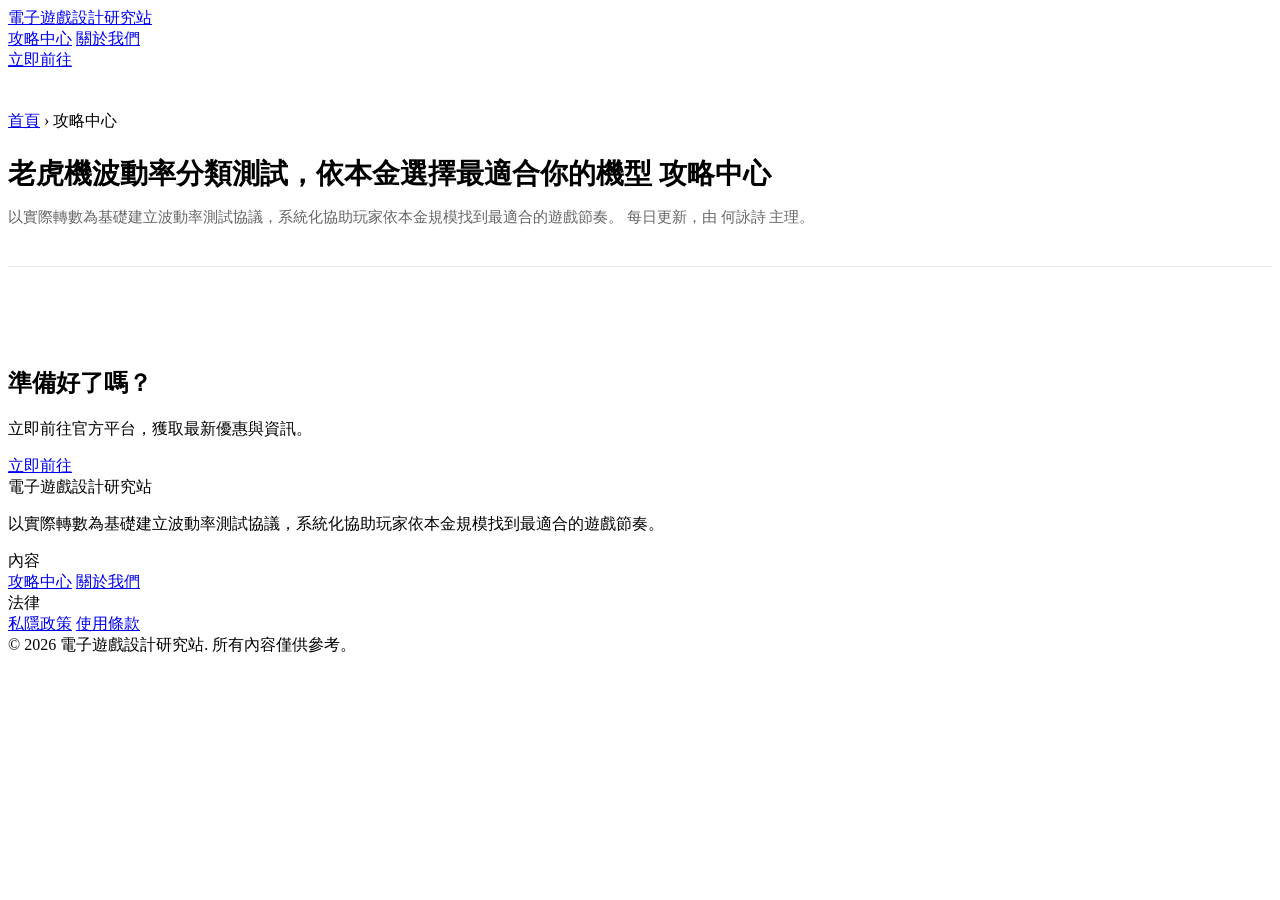
==== blog.html @ 5fbf0668 "feat: add blog.html" ====
<!DOCTYPE html>
<html lang="zh-Hant-HK">
<head>
  <meta charset="UTF-8">
  <link rel="icon" type="image/x-icon" href="/favicon.ico">
  <link rel="icon" type="image/png" sizes="32x32" href="/favicon-32.png">
  <link rel="icon" type="image/png" sizes="64x64" href="/favicon-64.png">
  <link rel="icon" type="image/png" sizes="192x192" href="/favicon-192.png">
  <link rel="apple-touch-icon" sizes="180x180" href="/apple-touch-icon.png">
  <meta name="viewport" content="width=device-width, initial-scale=1.0">

  <!-- Google tag (gtag.js) -->
  <script async src="https://www.googletagmanager.com/gtag/js?id=%%GA4_ID%%"></script>
  <script>window.dataLayer=window.dataLayer||[];function gtag(){dataLayer.push(arguments);}gtag('js',new Date());gtag('config','%%GA4_ID%%');</script>

  <title>攻略中心 | 電子遊戲設計研究站</title>
  <meta name="description" content="以實際轉數為基礎建立波動率測試協議，系統化協助玩家依本金規模找到最適合的遊戲節奏。">
  <link rel="canonical" href="https://spin-vaults.com/blog.html">
  <meta property="og:type" content="website">
  <meta property="og:title" content="攻略中心 | 電子遊戲設計研究站">
  <meta property="og:description" content="以實際轉數為基礎建立波動率測試協議，系統化協助玩家依本金規模找到最適合的遊戲節奏。">
  <meta property="og:url" content="https://spin-vaults.com/blog.html">
  <meta property="og:locale" content="zh_HK">
  <meta property="og:site_name" content="電子遊戲設計研究站">
  <meta name="twitter:card" content="summary_large_image">

  <script type="application/ld+json">
  {
    "@context": "https://schema.org",
    "@graph": [
      {
        "@type": "CollectionPage",
        "@id": "https://spin-vaults.com/blog.html",
        "url": "https://spin-vaults.com/blog.html",
        "name": "攻略中心 | 電子遊戲設計研究站",
        "description": "以實際轉數為基礎建立波動率測試協議，系統化協助玩家依本金規模找到最適合的遊戲節奏。",
        "isPartOf": { "@id": "https://spin-vaults.com/#website" }
      },
      {
        "@type": "ItemList",
        "@id": "https://spin-vaults.com/blog.html#itemlist",
        "name": "電子遊戲設計研究站 攻略文章",
        "numberOfItems": 0,
        "itemListElement": []
      }
    ]
  }
  </script>

  <link rel="stylesheet" href="style-color.css">
  <link rel="stylesheet" href="style-base.css">
  <link rel="stylesheet" href="style-layout.css">
  <style>
    .articles-section{padding:var(--space-10,40px) 0}
    .articles-grid{display:grid;grid-template-columns:1fr;gap:var(--space-6,24px)}
    @media(min-width:768px){.articles-grid{grid-template-columns:repeat(2,1fr)}}
    @media(min-width:1024px){.articles-grid{grid-template-columns:repeat(3,1fr)}}
    .article-card{background:var(--clr-bg-card,#fff);border:1px solid var(--clr-border,rgba(0,0,0,.08));border-radius:var(--radius-lg,12px);overflow:hidden;transition:box-shadow .2s}
    .article-card:hover{box-shadow:0 4px 24px rgba(0,0,0,.1)}
    .article-thumb{height:180px;display:flex;align-items:center;justify-content:center;font-size:64px;overflow:hidden}
    .article-thumb img{width:100%;height:100%;object-fit:cover}
    .article-body{padding:var(--space-4,16px) var(--space-5,20px)}
    .article-meta{display:flex;align-items:center;gap:var(--space-2,8px);margin-bottom:var(--space-2,8px);font-size:12px}
    .article-cat{background:var(--clr-accent-faint,rgba(240,180,41,.1));color:var(--clr-accent,#f0b429);font-weight:700;padding:2px 8px;border-radius:10px}
    .article-date{color:var(--clr-text-muted,#888)}
    .article-read{color:var(--clr-text-muted,#888)}
    .article-card h2{font-size:15px;font-weight:700;line-height:1.45;margin-bottom:var(--space-2,8px);color:var(--clr-text,#1a1d24)}
    .article-excerpt{font-size:13px;color:var(--clr-text-muted,#666);line-height:1.6;margin-bottom:var(--space-3,12px);display:-webkit-box;-webkit-line-clamp:3;-webkit-box-orient:vertical;overflow:hidden}
    .article-link{font-size:13px;font-weight:600;color:var(--clr-accent,#f0b429);text-decoration:none}
    .article-link:hover{text-decoration:underline}
    .page-hero{padding:var(--space-10,40px) 0 var(--space-6,24px);border-bottom:1px solid var(--clr-border,rgba(0,0,0,.08))}
    .page-hero h1{font-size:28px;font-weight:800;margin-bottom:var(--space-2,8px)}
    .page-hero p{color:var(--clr-text-muted,#666);font-size:15px}
  </style>
</head>
<body>


<header class="site-header">
  <div class="header-inner">
    <a href="https://spin-vaults.com/" class="header-logo">
      <img src="/LOGO.svg" alt="電子遊戲設計研究站 logo" onerror="this.style.display='none'">
      電子遊戲設計研究站
    </a>
    <nav class="header-nav" aria-label="主導覽">
      <a href="https://spin-vaults.com/blog.html" class="nav-link active">攻略中心</a>
      <a href="https://spin-vaults.com/about.html" class="nav-link">關於我們</a>
    </nav>
    <a href="https://businessdirectory-uk.com/" class="btn btn-primary btn-sm" target="_blank" rel="noopener">立即前往</a>
  </div>
</header>

<main>
  <section class="page-hero">
    <div class="container">
      <nav class="breadcrumb">
        <a href="https://spin-vaults.com/">首頁</a>
        <span class="breadcrumb-sep">›</span>
        <span>攻略中心</span>
      </nav>
      <h1>老虎機波動率分類測試，依本金選擇最適合你的機型 攻略中心</h1>
      <p>以實際轉數為基礎建立波動率測試協議，系統化協助玩家依本金規模找到最適合的遊戲節奏。 每日更新，由 何詠詩 主理。</p>
    </div>
  </section>

  <section class="articles-section">
    <div class="container">
      <div class="articles-grid">
<!-- AI_INJECT_START -->
<!-- AI_INJECT_END -->
      </div>
    </div>
  </section>

  <section class="section container">
    <div class="cta-banner">
      <h2>準備好了嗎？</h2>
      <p>立即前往官方平台，獲取最新優惠與資訊。</p>
      <a href="https://businessdirectory-uk.com/" class="btn btn-primary btn-lg" target="_blank" rel="noopener">立即前往</a>
    </div>
  </section>
</main>

<footer class="site-footer">
  <div class="footer-inner">
    <div class="footer-grid">
      <div class="footer-brand">
        <div class="footer-logo">電子遊戲設計研究站</div>
        <p class="footer-tagline">以實際轉數為基礎建立波動率測試協議，系統化協助玩家依本金規模找到最適合的遊戲節奏。</p>
      </div>
      <div>
        <div class="footer-col-title">內容</div>
        <a href="https://spin-vaults.com/blog.html" class="footer-link">攻略中心</a>
        <a href="https://spin-vaults.com/about.html" class="footer-link">關於我們</a>
      </div>
      <div>
        <div class="footer-col-title">法律</div>
        <a href="https://spin-vaults.com/privacy.html" class="footer-link">私隱政策</a>
        <a href="https://spin-vaults.com/terms.html" class="footer-link">使用條款</a>
      </div>
    </div>
    <div class="footer-bottom">
      <span>© <span id="footer-year">2026</span> 電子遊戲設計研究站. 所有內容僅供參考。</span>
    </div>
  </div>
</footer>
<script>document.getElementById('footer-year').textContent = new Date().getFullYear();</script>
</body>
</html>
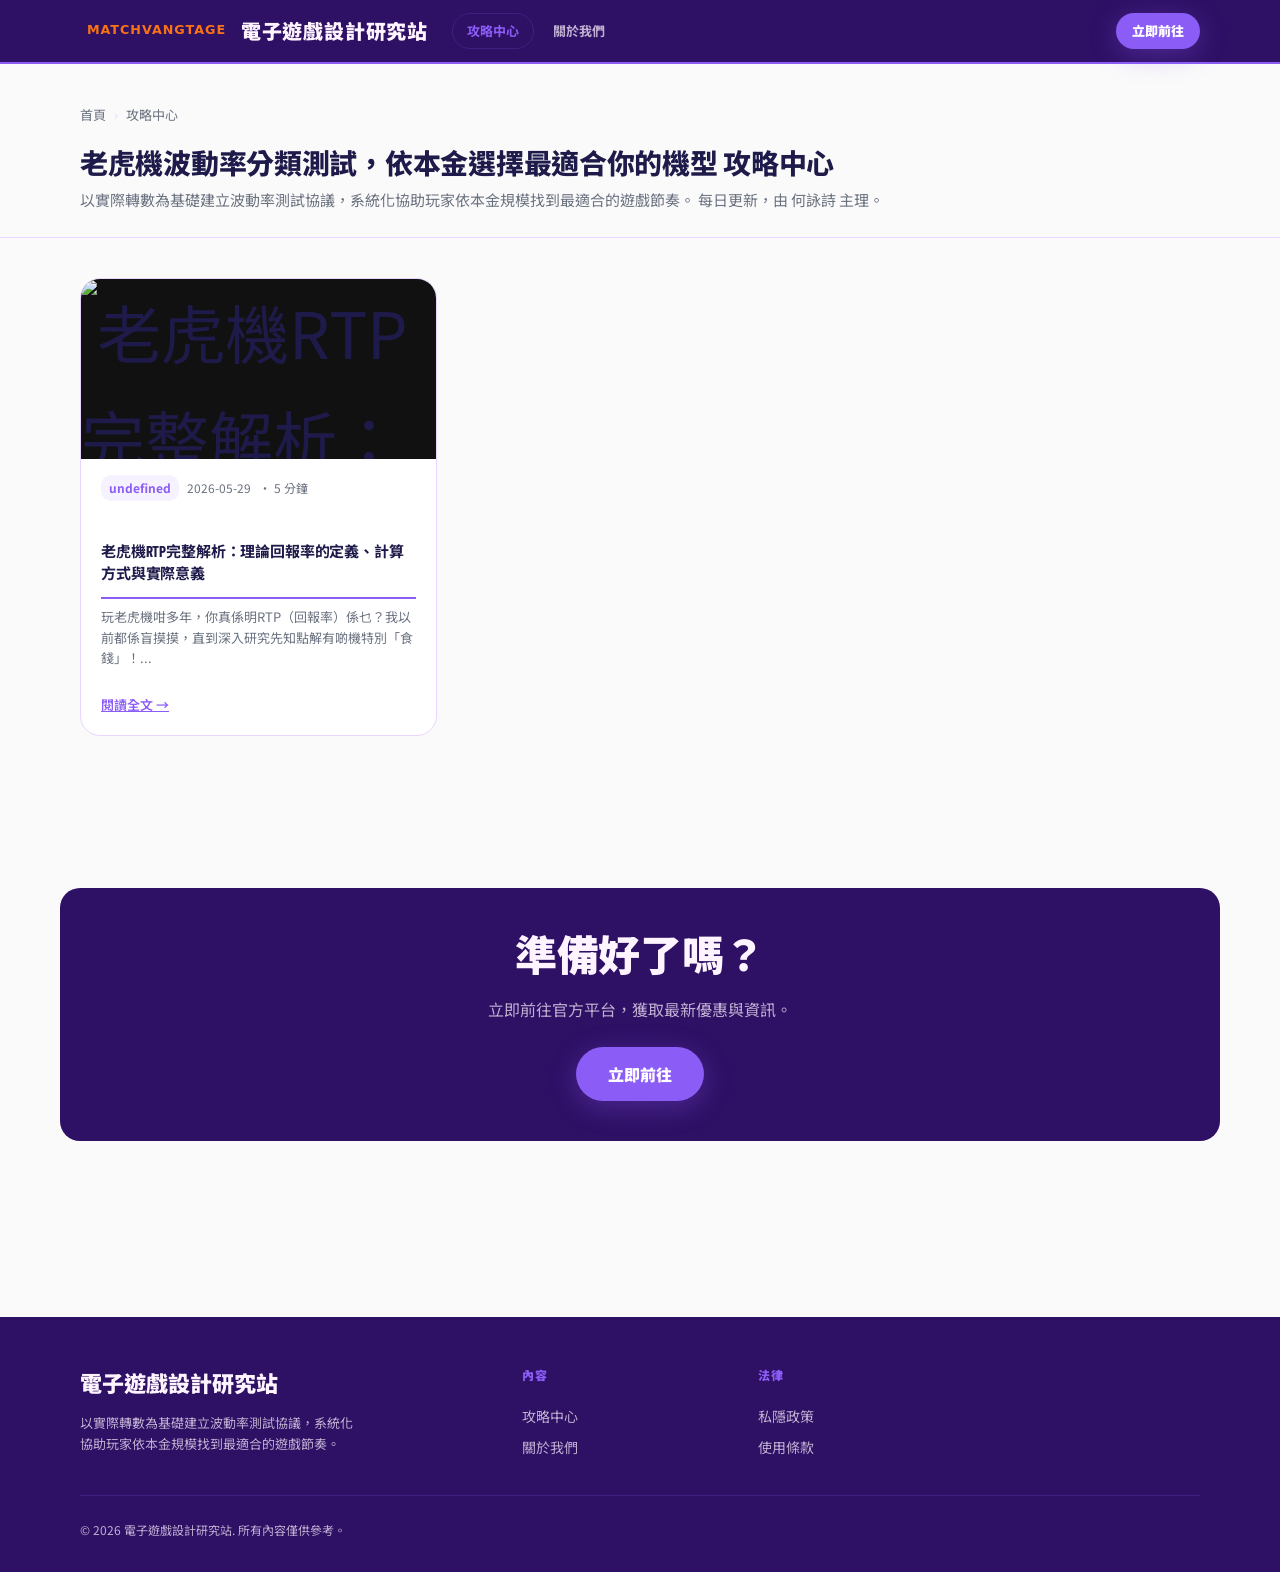
==== commit 52be76cf: "feat(blog): add card for slot-rtp-complete-guide" ====
--- a/blog.html
+++ b/blog.html
@@ -107,6 +107,19 @@
     <div class="container">
       <div class="articles-grid">
 <!-- AI_INJECT_START -->
+<article class="article-card" data-cat="undefined">
+  <div class="article-thumb" style="background:#111;overflow:hidden"><img src="https://pixabay.com/get/g457b5f59c9e3ffe0adccdd3a6c294bc88253826d87afbff8da1dabf9024ed044ac3ffbe809299ffec309dee153ade2feeff13cb3c5b686f3f316b9347e880d0f_640.jpg" alt="老虎機RTP完整解析：理論回報率的定義、計算方式與實際意義" loading="lazy" style="width:100%;height:100%;object-fit:cover;border-radius:0"></div>
+  <div class="article-body">
+    <div class="article-meta">
+      <span class="article-cat">undefined</span>
+      <span class="article-date">2026-05-29</span>
+      <span class="article-read">&middot; 5 分鐘</span>
+    </div>
+    <h2>老虎機RTP完整解析：理論回報率的定義、計算方式與實際意義</h2>
+    <p class="article-excerpt">玩老虎機咁多年，你真係明RTP（回報率）係乜？我以前都係盲摸摸，直到深入研究先知點解有啲機特別「食錢」！...</p>
+    <a href="blog/slot-rtp-complete-guide.html" class="article-link">閱讀全文 →</a>
+  </div>
+</article>
 <!-- AI_INJECT_END -->
       </div>
     </div>
--- a/style-color.css
+++ b/style-color.css
@@ -0,0 +1,32 @@
+/* dark-purple — 亮紫×白 | 活力高雅（明亮版）*/
+:root {
+  --clr-accent:         #8b5cf6;
+  --clr-accent-dark:    #7c3aed;
+  --clr-accent-light:   #a78bfa;
+  --clr-accent-glow:    rgba(139,92,246,.25);
+  --clr-accent-faint:   rgba(139,92,246,.08);
+
+  --clr-bg:             #fafafa;
+  --clr-bg-alt:         #fdf4ff;
+  --clr-bg-dark:        #2e1065;
+  --clr-bg-dark2:       #3b0764;
+
+  --clr-text:           #1e1b4b;
+  --clr-text-muted:     #6b7280;
+  --clr-text-inv:       #fdf4ff;
+  --clr-text-inv-muted: rgba(253,244,255,.70);
+
+  --clr-border:         #e9d5ff;
+  --clr-border-dark:    rgba(139,92,246,.20);
+
+  --clr-tag-1:          #8b5cf6;
+  --clr-tag-2:          #ec4899;
+  --clr-tag-3:          #06b6d4;
+  --clr-tag-4:          #f59e0b;
+  --clr-tag-5:          #10b981;
+
+  --clr-hero-overlay:   linear-gradient(0deg, rgba(46,16,101,.95) 0%, rgba(46,16,101,.52) 55%, rgba(46,16,101,.12) 100%);
+  --clr-shadow:         0 1px 4px rgba(139,92,246,.10), 0 1px 2px rgba(0,0,0,.04);
+  --clr-shadow-md:      0 4px 16px rgba(139,92,246,.16), 0 2px 4px rgba(0,0,0,.05);
+  --clr-shadow-accent:  0 6px 28px rgba(139,92,246,.32);
+}
--- a/style-base.css
+++ b/style-base.css
@@ -0,0 +1,570 @@
+/* ============================================================
+   style-base.css — Shared structural CSS (no color values)
+   All colors referenced via var(--clr-*) from color scheme files
+   ============================================================ */
+
+@import url('https://fonts.googleapis.com/css2?family=Noto+Sans+TC:wght@400;500;700;900&family=Barlow+Condensed:wght@700;900&family=Playfair+Display:wght@700;900&display=swap');
+
+/* ── Reset ────────────────────────────────────────────────── */
+*, *::before, *::after { box-sizing: border-box; margin: 0; padding: 0; }
+img, video { max-width: 100%; display: block; }
+a { color: inherit; text-decoration: none; }
+ul, ol { list-style: none; }
+button { cursor: pointer; font-family: inherit; border: none; background: none; }
+
+/* ── Root Tokens ──────────────────────────────────────────── */
+:root {
+  --font-body:      'Noto Sans TC', -apple-system, 'PingFang HK', sans-serif;
+  --font-heading:   'Barlow Condensed', 'Noto Sans TC', sans-serif;
+  --font-editorial: 'Playfair Display', Georgia, serif;
+
+  --radius-xs:  4px;
+  --radius-sm:  8px;
+  --radius-md:  12px;
+  --radius-lg:  20px;
+  --radius-xl:  32px;
+  --radius-full: 9999px;
+
+  --space-1:  4px;
+  --space-2:  8px;
+  --space-3:  12px;
+  --space-4:  16px;
+  --space-5:  20px;
+  --space-6:  24px;
+  --space-8:  32px;
+  --space-10: 40px;
+  --space-12: 48px;
+  --space-16: 64px;
+  --space-20: 80px;
+
+  --container: 1160px;
+  --container-narrow: 760px;
+
+  --transition: 0.2s ease;
+  --transition-slow: 0.35s ease;
+}
+
+/* ── Base Typography ─────────────────────────────────────── */
+html { scroll-behavior: smooth; font-size: 16px; }
+
+body {
+  font-family: var(--font-body);
+  background: var(--clr-bg);
+  color: var(--clr-text);
+  line-height: 1.65;
+  -webkit-font-smoothing: antialiased;
+}
+
+h1, h2, h3, h4, h5 {
+  line-height: 1.25;
+  letter-spacing: -0.01em;
+}
+
+/* ── Container ───────────────────────────────────────────── */
+.container {
+  max-width: var(--container);
+  margin: 0 auto;
+  padding: 0 var(--space-5);
+}
+.container-narrow {
+  max-width: var(--container-narrow);
+  margin: 0 auto;
+  padding: 0 var(--space-5);
+}
+
+/* ── HEADER ──────────────────────────────────────────────── */
+.site-header {
+  position: sticky;
+  top: 0;
+  z-index: 200;
+  background: var(--clr-bg-dark);
+  border-bottom: 2px solid var(--clr-accent);
+}
+.header-inner {
+  display: flex;
+  align-items: center;
+  justify-content: space-between;
+  gap: var(--space-4);
+  height: 58px;
+  padding: 0 var(--space-5);
+  max-width: var(--container);
+  margin: 0 auto;
+}
+.header-logo {
+  display: flex;
+  align-items: center;
+  gap: var(--space-2);
+  font-size: 18px;
+  font-weight: 900;
+  font-family: var(--font-heading);
+  color: var(--clr-text-inv);
+  letter-spacing: .02em;
+  flex-shrink: 0;
+}
+.header-logo img { height: 28px; width: auto; }
+
+.header-nav {
+  display: flex;
+  align-items: center;
+  gap: var(--space-1);
+  flex: 1;
+  overflow-x: auto;
+  scrollbar-width: none;
+  padding: 0 var(--space-2);
+}
+.header-nav::-webkit-scrollbar { display: none; }
+
+.nav-link {
+  display: inline-flex;
+  align-items: center;
+  gap: var(--space-1);
+  padding: 6px 14px;
+  border-radius: var(--radius-full);
+  font-size: 13px;
+  font-weight: 700;
+  color: var(--clr-text-inv-muted);
+  white-space: nowrap;
+  border: 1px solid transparent;
+  transition: color var(--transition), border-color var(--transition);
+}
+.nav-link:hover { color: var(--clr-accent-light); border-color: var(--clr-accent); }
+.nav-link.active { color: var(--clr-accent); border-color: var(--clr-border-dark); }
+
+/* ── BUTTONS ─────────────────────────────────────────────── */
+.btn {
+  display: inline-flex;
+  align-items: center;
+  justify-content: center;
+  gap: var(--space-2);
+  padding: 10px 22px;
+  border-radius: var(--radius-full);
+  font-size: 14px;
+  font-weight: 900;
+  font-family: var(--font-body);
+  white-space: nowrap;
+  transition: box-shadow var(--transition), transform var(--transition);
+  cursor: pointer;
+  border: none;
+}
+.btn-primary {
+  background: var(--clr-accent);
+  color: #fff;
+  box-shadow: var(--clr-shadow-accent);
+}
+.btn-primary:hover { transform: scale(1.04); box-shadow: 0 8px 32px var(--clr-accent-glow); }
+
+.btn-outline {
+  background: transparent;
+  color: var(--clr-accent);
+  border: 2px solid var(--clr-accent);
+}
+.btn-outline:hover { background: var(--clr-accent-faint); transform: scale(1.02); }
+
+.btn-ghost {
+  background: var(--clr-accent-faint);
+  color: var(--clr-accent);
+}
+.btn-ghost:hover { background: var(--clr-accent); color: #fff; transform: scale(1.02); }
+
+.btn-sm { padding: 7px 16px; font-size: 13px; }
+.btn-lg { padding: 14px 32px; font-size: 16px; }
+
+/* ── ARTICLE CARD ────────────────────────────────────────── */
+.card {
+  background: var(--clr-bg);
+  border: 1px solid var(--clr-border);
+  border-radius: var(--radius-md);
+  overflow: hidden;
+  box-shadow: var(--clr-shadow);
+  transition: box-shadow var(--transition), transform var(--transition);
+}
+.card:hover { box-shadow: var(--clr-shadow-md); transform: translateY(-2px); }
+.card-img {
+  width: 100%;
+  aspect-ratio: 16/9;
+  object-fit: cover;
+  background: var(--clr-bg-alt);
+}
+.card-img-wide { aspect-ratio: 2/1; }
+.card-img-tall { aspect-ratio: 4/5; }
+.card-body { padding: var(--space-4) var(--space-4) var(--space-5); }
+.card-meta {
+  display: flex;
+  align-items: center;
+  gap: var(--space-2);
+  margin-bottom: var(--space-3);
+}
+.card-title {
+  font-size: 17px;
+  font-weight: 700;
+  line-height: 1.35;
+  color: var(--clr-text);
+  margin-bottom: var(--space-2);
+  display: -webkit-box;
+  -webkit-line-clamp: 3;
+  -webkit-box-orient: vertical;
+  overflow: hidden;
+}
+.card-title:hover { color: var(--clr-accent); }
+.card-excerpt {
+  font-size: 14px;
+  color: var(--clr-text-muted);
+  line-height: 1.55;
+  display: -webkit-box;
+  -webkit-line-clamp: 2;
+  -webkit-box-orient: vertical;
+  overflow: hidden;
+  margin-bottom: var(--space-3);
+}
+.card-footer {
+  display: flex;
+  align-items: center;
+  justify-content: space-between;
+  font-size: 12px;
+  color: var(--clr-text-muted);
+  border-top: 1px solid var(--clr-border);
+  padding-top: var(--space-3);
+  margin-top: var(--space-3);
+}
+
+/* ── TAG CHIPS ───────────────────────────────────────────── */
+.tag {
+  display: inline-flex;
+  align-items: center;
+  padding: 3px 10px;
+  border-radius: var(--radius-full);
+  font-size: 11px;
+  font-weight: 700;
+  letter-spacing: .04em;
+  text-transform: uppercase;
+  white-space: nowrap;
+}
+.tag-1 { background: var(--clr-tag-1); color: #fff; }
+.tag-2 { background: var(--clr-tag-2); color: #fff; }
+.tag-3 { background: var(--clr-tag-3); color: #fff; }
+.tag-4 { background: var(--clr-tag-4); color: #fff; }
+.tag-5 { background: var(--clr-tag-5); color: #fff; }
+.tag-outline {
+  background: transparent;
+  border: 1.5px solid var(--clr-accent);
+  color: var(--clr-accent);
+}
+
+/* ── SECTION HEADERS ─────────────────────────────────────── */
+.section-header {
+  display: flex;
+  align-items: center;
+  justify-content: space-between;
+  margin-bottom: var(--space-6);
+}
+.section-title {
+  font-family: var(--font-heading);
+  font-size: clamp(22px, 3vw, 30px);
+  font-weight: 900;
+  color: var(--clr-text);
+  letter-spacing: -.01em;
+}
+.section-title .accent { color: var(--clr-accent); }
+.section-divider {
+  display: flex;
+  align-items: center;
+  gap: var(--space-3);
+  margin-bottom: var(--space-6);
+}
+.section-divider::after {
+  content: '';
+  flex: 1;
+  height: 2px;
+  background: var(--clr-border);
+}
+
+/* ── ARTICLE BODY (blog content) ─────────────────────────── */
+.article-body {
+  font-size: 16px;
+  line-height: 1.85;
+  color: var(--clr-text);
+}
+.article-body h2 {
+  font-family: var(--font-heading);
+  font-size: clamp(20px, 2.8vw, 26px);
+  font-weight: 900;
+  margin: var(--space-10) 0 var(--space-4);
+  color: var(--clr-text);
+  padding-bottom: var(--space-3);
+  border-bottom: 2px solid var(--clr-accent);
+}
+.article-body h3 {
+  font-size: clamp(17px, 2.2vw, 21px);
+  font-weight: 700;
+  margin: var(--space-8) 0 var(--space-3);
+  color: var(--clr-text);
+}
+.article-body p { margin-bottom: var(--space-5); }
+.article-body ul, .article-body ol {
+  margin: var(--space-4) 0 var(--space-5) var(--space-6);
+}
+.article-body ul { list-style: disc; }
+.article-body ol { list-style: decimal; }
+.article-body li { margin-bottom: var(--space-2); }
+.article-body strong { font-weight: 700; color: var(--clr-text); }
+.article-body a { color: var(--clr-accent); text-decoration: underline; }
+.article-body blockquote {
+  border-left: 4px solid var(--clr-accent);
+  padding: var(--space-4) var(--space-6);
+  background: var(--clr-bg-alt);
+  border-radius: 0 var(--radius-sm) var(--radius-sm) 0;
+  margin: var(--space-6) 0;
+  font-style: italic;
+  color: var(--clr-text-muted);
+}
+.article-body img {
+  width: 100%;
+  border-radius: var(--radius-md);
+  margin: var(--space-6) 0;
+}
+.article-body .quick-answer {
+  background: var(--clr-accent-faint);
+  border: 1.5px solid var(--clr-accent);
+  border-radius: var(--radius-md);
+  padding: var(--space-5) var(--space-6);
+  margin: var(--space-6) 0;
+}
+.article-body .quick-answer h3 {
+  font-size: 13px;
+  font-weight: 900;
+  text-transform: uppercase;
+  letter-spacing: .08em;
+  color: var(--clr-accent);
+  margin: 0 0 var(--space-2);
+}
+.article-body .quick-answer p { margin: 0; font-size: 15px; }
+
+/* ── AUTHOR BYLINE ───────────────────────────────────────── */
+.author-byline {
+  display: flex;
+  align-items: center;
+  gap: var(--space-3);
+  font-size: 13px;
+  color: var(--clr-text-muted);
+}
+.author-avatar {
+  width: 36px; height: 36px;
+  border-radius: var(--radius-full);
+  background: var(--clr-accent-faint);
+  border: 2px solid var(--clr-accent);
+  object-fit: cover;
+  flex-shrink: 0;
+}
+.author-name { font-weight: 700; color: var(--clr-text); }
+.author-sep { color: var(--clr-border); }
+
+/* ── AUTHOR BIO CARD ─────────────────────────────────────── */
+.author-bio-card {
+  background: var(--clr-bg-alt);
+  border: 1px solid var(--clr-border);
+  border-left: 4px solid var(--clr-accent);
+  border-radius: var(--radius-md);
+  padding: var(--space-6);
+  display: flex;
+  gap: var(--space-5);
+  margin-top: var(--space-10);
+}
+.author-bio-avatar {
+  width: 72px; height: 72px;
+  border-radius: var(--radius-full);
+  background: var(--clr-accent-faint);
+  border: 3px solid var(--clr-accent);
+  flex-shrink: 0;
+  object-fit: cover;
+}
+.author-bio-name {
+  font-size: 17px;
+  font-weight: 900;
+  margin-bottom: var(--space-1);
+}
+.author-bio-title {
+  font-size: 13px;
+  color: var(--clr-accent);
+  font-weight: 700;
+  margin-bottom: var(--space-3);
+}
+.author-bio-text { font-size: 14px; color: var(--clr-text-muted); line-height: 1.65; }
+
+/* ── FAQ SECTION ─────────────────────────────────────────── */
+.faq-section { margin: var(--space-12) 0; }
+.faq-item {
+  border: 1px solid var(--clr-border);
+  border-radius: var(--radius-md);
+  overflow: hidden;
+  margin-bottom: var(--space-3);
+}
+.faq-question {
+  padding: var(--space-4) var(--space-5);
+  font-weight: 700;
+  font-size: 15px;
+  background: var(--clr-bg-alt);
+  cursor: pointer;
+  display: flex;
+  justify-content: space-between;
+  align-items: center;
+}
+.faq-question::after { content: '+'; font-size: 20px; color: var(--clr-accent); }
+.faq-answer {
+  padding: var(--space-4) var(--space-5);
+  font-size: 15px;
+  line-height: 1.7;
+  color: var(--clr-text-muted);
+}
+
+/* ── BREADCRUMB ──────────────────────────────────────────── */
+.breadcrumb {
+  display: flex;
+  align-items: center;
+  gap: var(--space-2);
+  font-size: 13px;
+  color: var(--clr-text-muted);
+  margin-bottom: var(--space-5);
+  flex-wrap: wrap;
+}
+.breadcrumb a:hover { color: var(--clr-accent); }
+.breadcrumb-sep { color: var(--clr-border); }
+
+/* ── CTA BANNER ──────────────────────────────────────────── */
+.cta-banner {
+  background: var(--clr-bg-dark);
+  border-radius: var(--radius-lg);
+  padding: var(--space-10) var(--space-8);
+  text-align: center;
+  margin: var(--space-16) 0;
+}
+.cta-banner h2 {
+  font-family: var(--font-heading);
+  font-size: clamp(26px, 4vw, 42px);
+  font-weight: 900;
+  color: var(--clr-text-inv);
+  margin-bottom: var(--space-4);
+}
+.cta-banner p {
+  font-size: 16px;
+  color: var(--clr-text-inv-muted);
+  margin-bottom: var(--space-6);
+  max-width: 520px;
+  margin-left: auto;
+  margin-right: auto;
+}
+
+/* ── FOOTER ──────────────────────────────────────────────── */
+.site-footer {
+  background: var(--clr-bg-dark);
+  color: var(--clr-text-inv-muted);
+  padding: var(--space-12) 0 var(--space-8);
+  margin-top: var(--space-16);
+  font-size: 14px;
+}
+.footer-inner {
+  max-width: var(--container);
+  margin: 0 auto;
+  padding: 0 var(--space-5);
+}
+.footer-grid {
+  display: grid;
+  grid-template-columns: 1fr;
+  gap: var(--space-8);
+  padding-bottom: var(--space-8);
+  border-bottom: 1px solid var(--clr-border-dark);
+  margin-bottom: var(--space-6);
+}
+@media (min-width: 640px) { .footer-grid { grid-template-columns: repeat(2, 1fr); } }
+@media (min-width: 900px) { .footer-grid { grid-template-columns: 2fr 1fr 1fr 1fr; } }
+
+.footer-brand { max-width: 280px; }
+.footer-logo {
+  font-family: var(--font-heading);
+  font-size: 22px;
+  font-weight: 900;
+  color: var(--clr-text-inv);
+  margin-bottom: var(--space-3);
+}
+.footer-tagline { color: var(--clr-text-inv-muted); line-height: 1.6; font-size: 13px; }
+.footer-col-title {
+  font-size: 12px;
+  font-weight: 900;
+  text-transform: uppercase;
+  letter-spacing: .08em;
+  color: var(--clr-accent);
+  margin-bottom: var(--space-4);
+}
+.footer-link {
+  display: block;
+  padding: 4px 0;
+  color: var(--clr-text-inv-muted);
+  transition: color var(--transition);
+}
+.footer-link:hover { color: var(--clr-text-inv); }
+.footer-bottom {
+  display: flex;
+  align-items: center;
+  justify-content: space-between;
+  gap: var(--space-4);
+  flex-wrap: wrap;
+  font-size: 12px;
+  color: var(--clr-text-inv-muted);
+}
+
+/* ── GRID UTILITIES ──────────────────────────────────────── */
+.grid-3 {
+  display: grid;
+  grid-template-columns: 1fr;
+  gap: var(--space-5);
+}
+@media (min-width: 640px) { .grid-3 { grid-template-columns: repeat(2, 1fr); } }
+@media (min-width: 900px) { .grid-3 { grid-template-columns: repeat(3, 1fr); } }
+
+.grid-2 {
+  display: grid;
+  grid-template-columns: 1fr;
+  gap: var(--space-5);
+}
+@media (min-width: 768px) { .grid-2 { grid-template-columns: repeat(2, 1fr); } }
+
+.grid-4 {
+  display: grid;
+  grid-template-columns: repeat(2, 1fr);
+  gap: var(--space-4);
+}
+@media (min-width: 900px) { .grid-4 { grid-template-columns: repeat(4, 1fr); } }
+
+/* ── SECTION SPACING ─────────────────────────────────────── */
+.section { padding: var(--space-12) 0; }
+.section-lg { padding: var(--space-16) 0; }
+.section-sm { padding: var(--space-8) 0; }
+
+/* ── ANIMATIONS ──────────────────────────────────────────── */
+@keyframes livePulse {
+  0%, 100% { opacity: 1; transform: scale(1); }
+  50% { opacity: .45; transform: scale(.65); }
+}
+@keyframes fadeUp {
+  from { opacity: 0; transform: translateY(20px); }
+  to { opacity: 1; transform: translateY(0); }
+}
+.live-dot {
+  width: 7px; height: 7px;
+  background: #22c55e;
+  border-radius: var(--radius-full);
+  flex-shrink: 0;
+  animation: livePulse 1.4s ease-in-out infinite;
+}
+
+/* ── MISC ────────────────────────────────────────────────── */
+.sr-only {
+  position: absolute; width: 1px; height: 1px;
+  padding: 0; margin: -1px; overflow: hidden;
+  clip: rect(0,0,0,0); white-space: nowrap; border: 0;
+}
+.text-accent { color: var(--clr-accent); }
+.text-muted { color: var(--clr-text-muted); }
+.text-inv { color: var(--clr-text-inv); }
+.bg-alt { background: var(--clr-bg-alt); }
+.bg-dark { background: var(--clr-bg-dark); }
+.text-center { text-align: center; }
--- a/style-layout.css
+++ b/style-layout.css
@@ -0,0 +1,274 @@
+/* ============================================================
+   layout-c/style.css — Optimize-inspired: Dark conversion-focused
+   Dark header, trust signals, strong CTA, authority positioning
+   ============================================================ */
+
+/* ── Header already dark (style-base.css default) ───────── */
+.header-inner { height: 62px; }
+.header-logo {
+  font-size: 20px;
+  letter-spacing: .04em;
+}
+
+/* ── HERO C: Dark immersive + stats ─────────────────────── */
+.hero-c {
+  background: var(--clr-bg-dark);
+  min-height: 600px;
+  display: flex;
+  align-items: center;
+  position: relative;
+  overflow: hidden;
+}
+.hero-c::before {
+  content: '';
+  position: absolute;
+  inset: 0;
+  background:
+    radial-gradient(ellipse 80% 60% at 50% 0%, var(--clr-accent-glow) 0%, transparent 65%),
+    linear-gradient(180deg, var(--clr-bg-dark) 0%, var(--clr-bg-dark2) 100%);
+  z-index: 0;
+}
+.hero-c-content {
+  position: relative;
+  z-index: 1;
+  width: 100%;
+  max-width: var(--container);
+  margin: 0 auto;
+  padding: var(--space-16) var(--space-5);
+  text-align: center;
+}
+.hero-c-badge {
+  display: inline-flex;
+  align-items: center;
+  gap: var(--space-2);
+  padding: 6px 18px;
+  border-radius: var(--radius-full);
+  background: var(--clr-accent-faint);
+  border: 1px solid var(--clr-accent);
+  font-size: 12px;
+  font-weight: 700;
+  color: var(--clr-accent-light);
+  letter-spacing: .06em;
+  text-transform: uppercase;
+  margin-bottom: var(--space-5);
+}
+.hero-c-title {
+  font-family: var(--font-heading);
+  font-size: clamp(36px, 7vw, 76px);
+  font-weight: 900;
+  color: var(--clr-text-inv);
+  line-height: 1.05;
+  letter-spacing: -.025em;
+  margin-bottom: var(--space-5);
+  max-width: 860px;
+  margin-left: auto;
+  margin-right: auto;
+}
+.hero-c-title .accent { color: var(--clr-accent); }
+.hero-c-subtitle {
+  font-size: 17px;
+  color: var(--clr-text-inv-muted);
+  max-width: 540px;
+  margin: 0 auto var(--space-8);
+  line-height: 1.65;
+}
+
+/* Stats row */
+.hero-c-stats {
+  display: flex;
+  justify-content: center;
+  gap: 0;
+  margin-bottom: var(--space-8);
+  flex-wrap: wrap;
+}
+.hero-c-stat {
+  padding: var(--space-4) var(--space-8);
+  border-right: 1px solid var(--clr-border-dark);
+  text-align: center;
+}
+.hero-c-stat:last-child { border-right: none; }
+.hero-c-stat-num {
+  font-family: var(--font-heading);
+  font-size: clamp(28px, 4vw, 42px);
+  font-weight: 900;
+  color: var(--clr-accent);
+  line-height: 1;
+  margin-bottom: var(--space-1);
+}
+.hero-c-stat-label {
+  font-size: 12px;
+  color: var(--clr-text-inv-muted);
+  font-weight: 600;
+}
+.hero-c-cta { display: flex; gap: var(--space-3); justify-content: center; flex-wrap: wrap; }
+
+/* ── TRUST STRIP ─────────────────────────────────────────── */
+.trust-strip {
+  background: var(--clr-bg-dark2);
+  border-top: 1px solid var(--clr-border-dark);
+  border-bottom: 1px solid var(--clr-border-dark);
+  padding: var(--space-5) 0;
+}
+.trust-strip-inner {
+  max-width: var(--container);
+  margin: 0 auto;
+  padding: 0 var(--space-5);
+  display: flex;
+  justify-content: center;
+  gap: var(--space-8);
+  flex-wrap: wrap;
+}
+.trust-item {
+  display: flex;
+  align-items: center;
+  gap: var(--space-2);
+  font-size: 13px;
+  font-weight: 700;
+  color: var(--clr-text-inv-muted);
+}
+.trust-icon {
+  font-size: 18px;
+  color: var(--clr-accent);
+}
+
+/* ── FEATURES GRID ───────────────────────────────────────── */
+.features-section {
+  padding: var(--space-12) 0;
+  background: var(--clr-bg-alt);
+}
+.features-grid {
+  display: grid;
+  grid-template-columns: 1fr;
+  gap: var(--space-5);
+}
+@media (min-width: 640px) { .features-grid { grid-template-columns: repeat(2, 1fr); } }
+@media (min-width: 900px) { .features-grid { grid-template-columns: repeat(3, 1fr); } }
+
+.feature-card {
+  background: var(--clr-bg);
+  border: 1px solid var(--clr-border);
+  border-top: 3px solid var(--clr-accent);
+  border-radius: var(--radius-md);
+  padding: var(--space-6);
+  box-shadow: var(--clr-shadow);
+  transition: box-shadow var(--transition), transform var(--transition);
+}
+.feature-card:hover {
+  box-shadow: var(--clr-shadow-md);
+  transform: translateY(-3px);
+}
+.feature-icon {
+  font-size: 36px;
+  margin-bottom: var(--space-4);
+  display: block;
+}
+.feature-title {
+  font-size: 17px;
+  font-weight: 900;
+  font-family: var(--font-heading);
+  margin-bottom: var(--space-2);
+  color: var(--clr-text);
+}
+.feature-desc {
+  font-size: 14px;
+  color: var(--clr-text-muted);
+  line-height: 1.65;
+}
+
+/* ── ARTICLES: dark card variant ─────────────────────────── */
+.articles-dark-section {
+  padding: var(--space-12) 0;
+  background: var(--clr-bg);
+}
+.card-c {
+  background: var(--clr-bg);
+  border: 1px solid var(--clr-border);
+  border-left: 4px solid var(--clr-accent);
+  border-radius: var(--radius-sm);
+  overflow: hidden;
+  box-shadow: var(--clr-shadow);
+  transition: box-shadow var(--transition), transform var(--transition);
+}
+.card-c:hover { box-shadow: var(--clr-shadow-md); transform: translateX(3px); }
+.card-c-body { padding: var(--space-4) var(--space-5); }
+.card-c-title {
+  font-size: 16px;
+  font-weight: 700;
+  font-family: var(--font-heading);
+  line-height: 1.3;
+  margin-bottom: var(--space-2);
+  display: -webkit-box;
+  -webkit-line-clamp: 2;
+  -webkit-box-orient: vertical;
+  overflow: hidden;
+}
+.card-c-title:hover { color: var(--clr-accent); }
+.card-c-excerpt {
+  font-size: 13px;
+  color: var(--clr-text-muted);
+  display: -webkit-box;
+  -webkit-line-clamp: 2;
+  -webkit-box-orient: vertical;
+  overflow: hidden;
+  margin-bottom: var(--space-3);
+}
+
+/* ── FULL-WIDTH CTA ──────────────────────────────────────── */
+.cta-fullwidth {
+  background: var(--clr-bg-dark);
+  padding: var(--space-16) var(--space-5);
+  text-align: center;
+  position: relative;
+  overflow: hidden;
+}
+.cta-fullwidth::before {
+  content: '';
+  position: absolute;
+  inset: 0;
+  background: radial-gradient(ellipse 70% 80% at 50% 50%, var(--clr-accent-glow) 0%, transparent 70%);
+}
+.cta-fullwidth-inner { position: relative; max-width: 680px; margin: 0 auto; }
+.cta-fullwidth h2 {
+  font-family: var(--font-heading);
+  font-size: clamp(28px, 5vw, 54px);
+  font-weight: 900;
+  color: var(--clr-text-inv);
+  line-height: 1.1;
+  letter-spacing: -.02em;
+  margin-bottom: var(--space-4);
+}
+.cta-fullwidth p {
+  font-size: 16px;
+  color: var(--clr-text-inv-muted);
+  margin-bottom: var(--space-8);
+  line-height: 1.65;
+}
+
+/* ── ARTICLE PAGE ────────────────────────────────────────── */
+.article-page { padding: var(--space-10) 0 var(--space-16); }
+.article-h1 {
+  font-family: var(--font-heading);
+  font-size: clamp(28px, 5vw, 52px);
+  font-weight: 900;
+  line-height: 1.1;
+  letter-spacing: -.025em;
+  text-transform: uppercase;
+  margin: var(--space-4) 0 var(--space-5);
+}
+.article-hero-img {
+  width: 100%;
+  aspect-ratio: 16/7;
+  object-fit: cover;
+  border-radius: var(--radius-sm);
+  margin-bottom: var(--space-8);
+  background: var(--clr-bg-alt);
+  border-left: 4px solid var(--clr-accent);
+}
+.article-layout-grid {
+  display: grid;
+  grid-template-columns: 1fr;
+  gap: var(--space-10);
+}
+@media (min-width: 900px) {
+  .article-layout-grid { grid-template-columns: 1fr 260px; }
+}
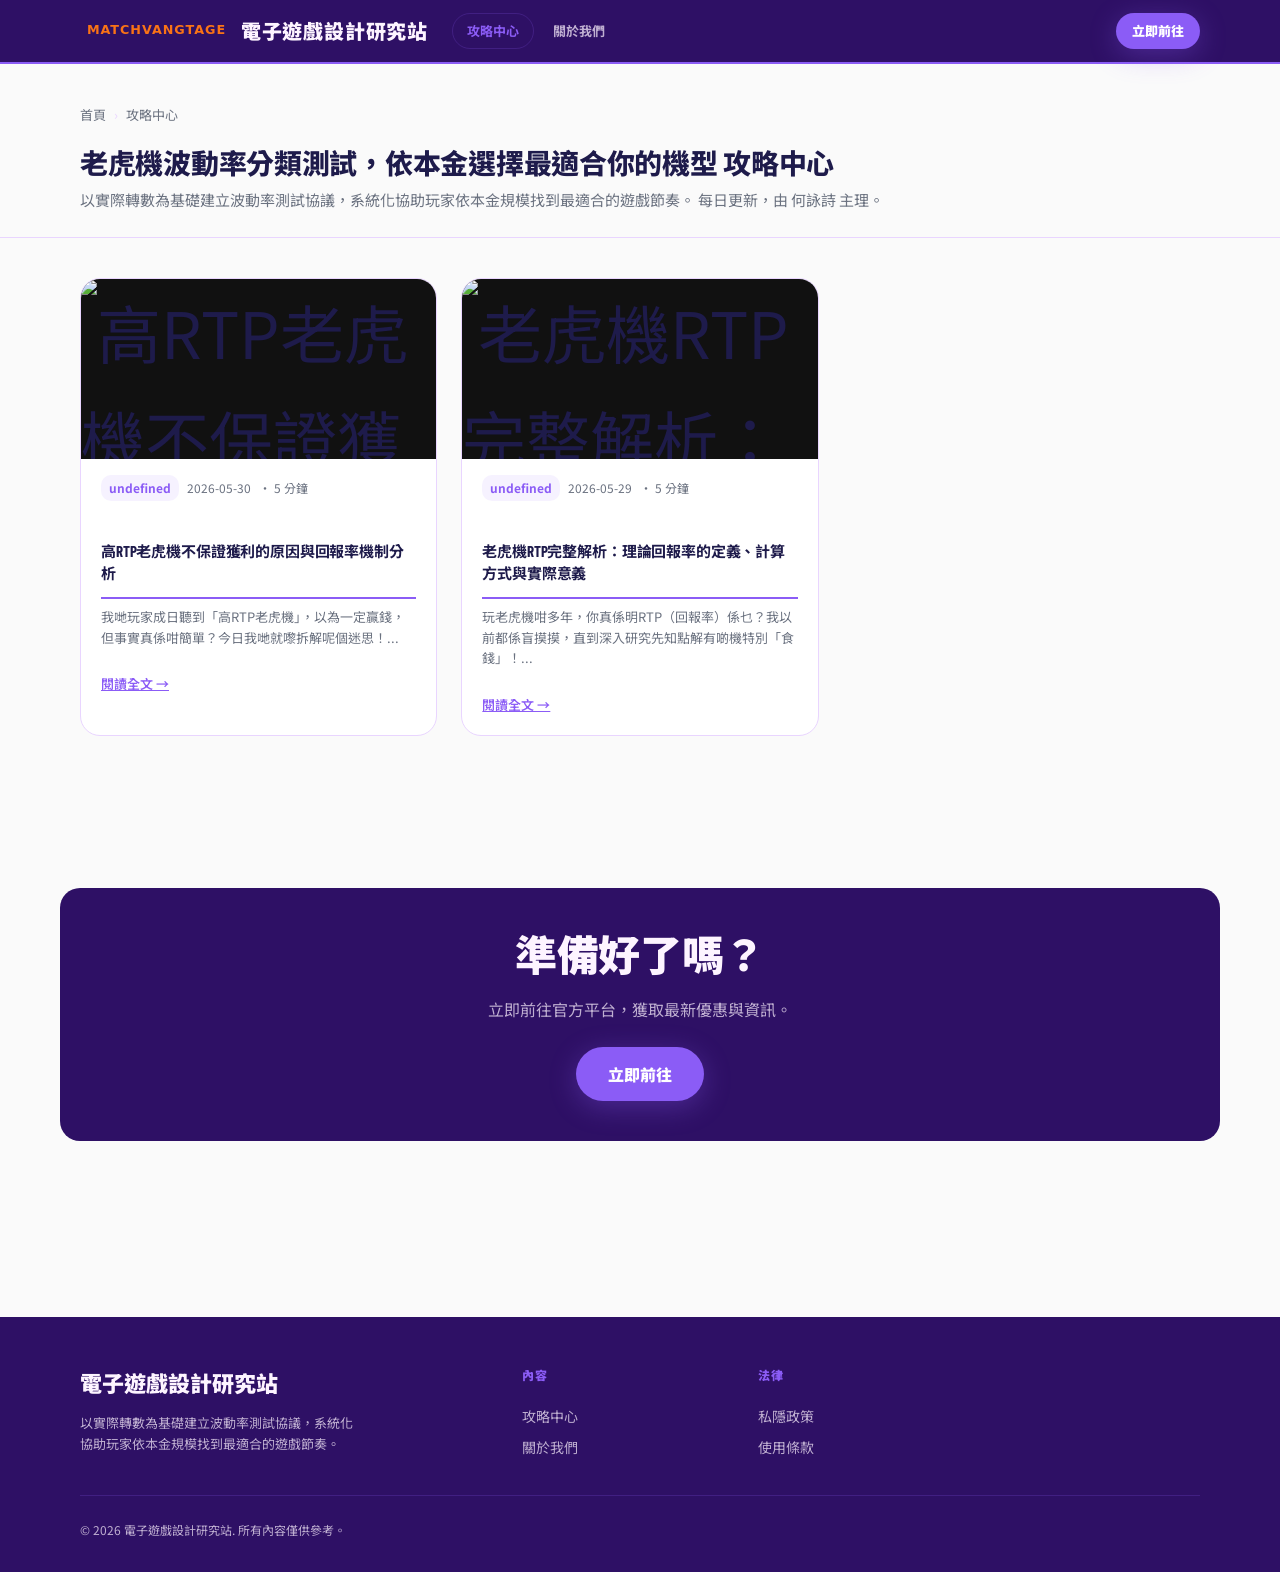
==== commit 76ddb374: "feat(blog): add card for high-rtp-slots-profit-analysis" ====
--- a/blog.html
+++ b/blog.html
@@ -108,6 +108,19 @@
       <div class="articles-grid">
 <!-- AI_INJECT_START -->
 <article class="article-card" data-cat="undefined">
+  <div class="article-thumb" style="background:#111;overflow:hidden"><img src="https://pixabay.com/get/gbdee048992cdfbdf4d7c07bbd036f0468f5c69c57801a21341a8f65c004eeda198cc5048158eed3c21bc4fc337b7d2a5_640.jpg" alt="高RTP老虎機不保證獲利的原因與回報率機制分析" loading="lazy" style="width:100%;height:100%;object-fit:cover;border-radius:0"></div>
+  <div class="article-body">
+    <div class="article-meta">
+      <span class="article-cat">undefined</span>
+      <span class="article-date">2026-05-30</span>
+      <span class="article-read">&middot; 5 分鐘</span>
+    </div>
+    <h2>高RTP老虎機不保證獲利的原因與回報率機制分析</h2>
+    <p class="article-excerpt">我哋玩家成日聽到「高RTP老虎機」，以為一定贏錢，但事實真係咁簡單？今日我哋就嚟拆解呢個迷思！...</p>
+    <a href="blog/high-rtp-slots-profit-analysis.html" class="article-link">閱讀全文 →</a>
+  </div>
+</article>
+<article class="article-card" data-cat="undefined">
   <div class="article-thumb" style="background:#111;overflow:hidden"><img src="https://pixabay.com/get/g457b5f59c9e3ffe0adccdd3a6c294bc88253826d87afbff8da1dabf9024ed044ac3ffbe809299ffec309dee153ade2feeff13cb3c5b686f3f316b9347e880d0f_640.jpg" alt="老虎機RTP完整解析：理論回報率的定義、計算方式與實際意義" loading="lazy" style="width:100%;height:100%;object-fit:cover;border-radius:0"></div>
   <div class="article-body">
     <div class="article-meta">
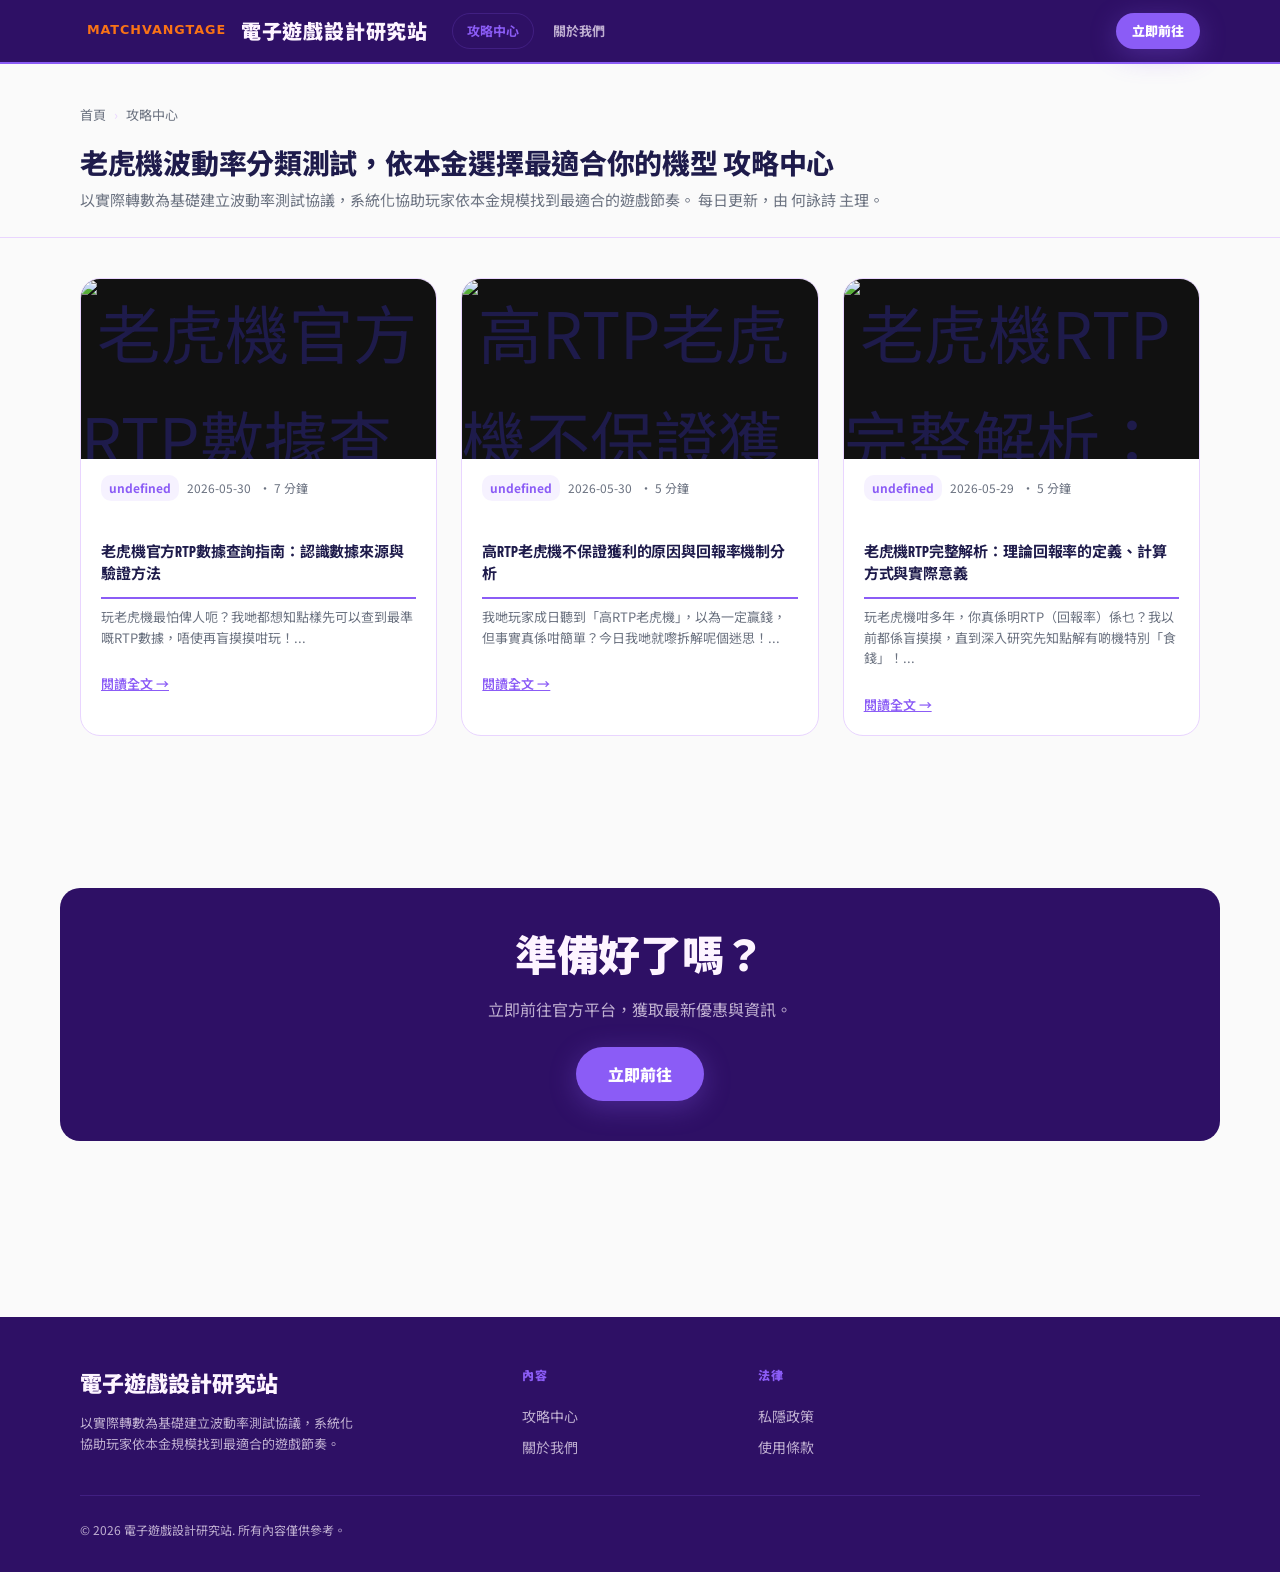
==== commit b6ccfdca: "feat(blog): add card for slot-rtp-data-verification-guide" ====
--- a/blog.html
+++ b/blog.html
@@ -108,6 +108,19 @@
       <div class="articles-grid">
 <!-- AI_INJECT_START -->
 <article class="article-card" data-cat="undefined">
+  <div class="article-thumb" style="background:#111;overflow:hidden"><img src="https://pixabay.com/get/g03049ac7a4c274c3b79ff2d1f412a442b40f0bc8b5bdfc57dd0f4a8ddfc2ef06855f2869524dc880ce4d390dc513abb9_640.jpg" alt="老虎機官方RTP數據查詢指南：認識數據來源與驗證方法" loading="lazy" style="width:100%;height:100%;object-fit:cover;border-radius:0"></div>
+  <div class="article-body">
+    <div class="article-meta">
+      <span class="article-cat">undefined</span>
+      <span class="article-date">2026-05-30</span>
+      <span class="article-read">&middot; 7 分鐘</span>
+    </div>
+    <h2>老虎機官方RTP數據查詢指南：認識數據來源與驗證方法</h2>
+    <p class="article-excerpt">玩老虎機最怕俾人呃？我哋都想知點樣先可以查到最準嘅RTP數據，唔使再盲摸摸咁玩！...</p>
+    <a href="blog/slot-rtp-data-verification-guide.html" class="article-link">閱讀全文 →</a>
+  </div>
+</article>
+<article class="article-card" data-cat="undefined">
   <div class="article-thumb" style="background:#111;overflow:hidden"><img src="https://pixabay.com/get/gbdee048992cdfbdf4d7c07bbd036f0468f5c69c57801a21341a8f65c004eeda198cc5048158eed3c21bc4fc337b7d2a5_640.jpg" alt="高RTP老虎機不保證獲利的原因與回報率機制分析" loading="lazy" style="width:100%;height:100%;object-fit:cover;border-radius:0"></div>
   <div class="article-body">
     <div class="article-meta">
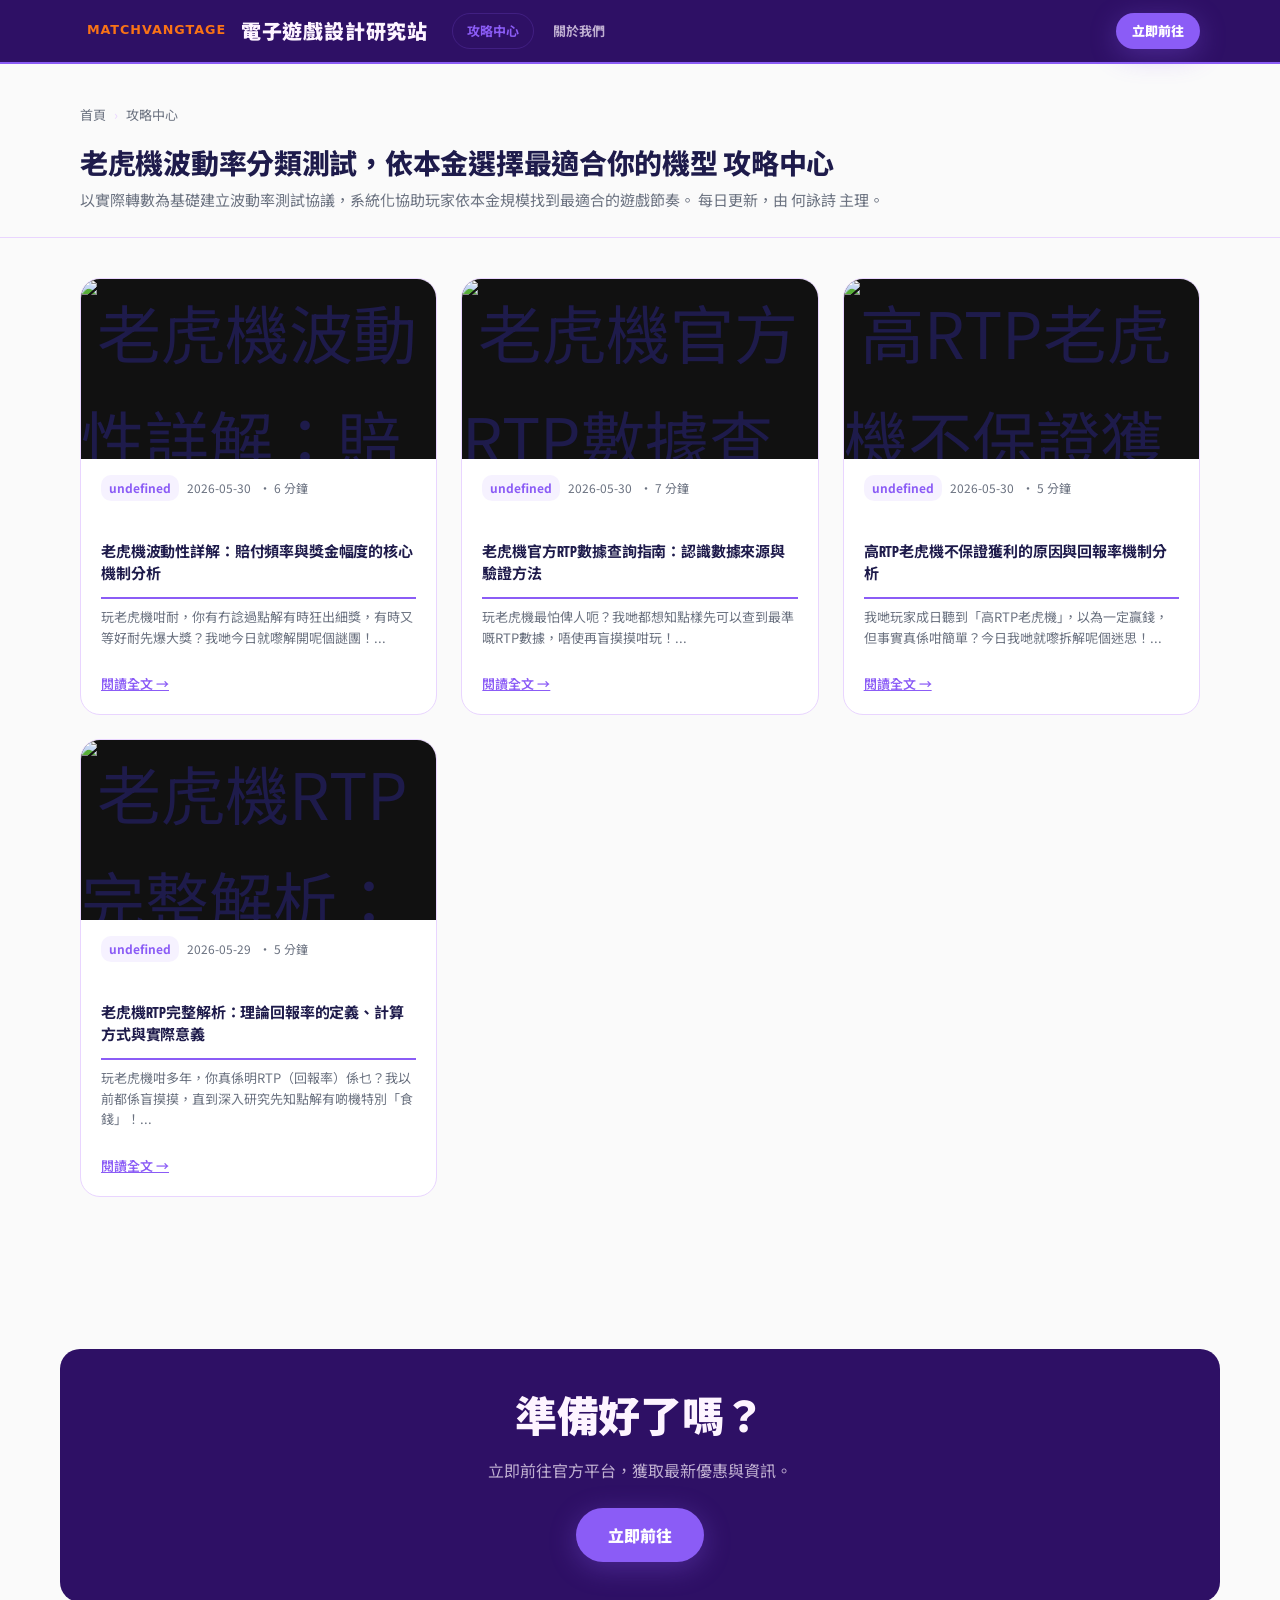
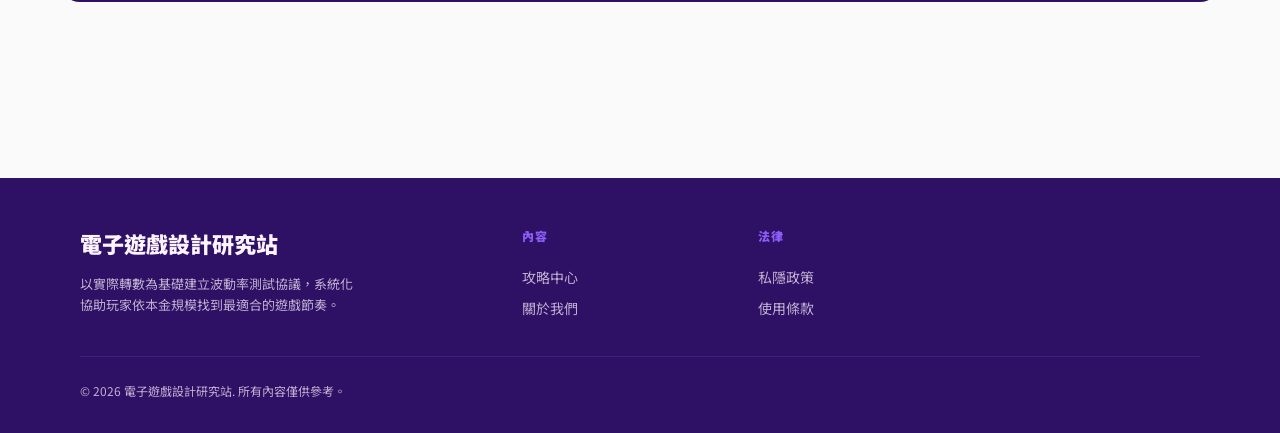
==== commit b66f238c: "feat(blog): add card for slot-volatility-mechanics-analysis" ====
--- a/blog.html
+++ b/blog.html
@@ -108,6 +108,19 @@
       <div class="articles-grid">
 <!-- AI_INJECT_START -->
 <article class="article-card" data-cat="undefined">
+  <div class="article-thumb" style="background:#111;overflow:hidden"><img src="https://pixabay.com/get/g4a835df64515bbb3758a4cbfa967ed530b9d787045e3cab0871ce3af4efa4a5dad7cd0e0f4f440cbd13efd580f04eb25dc434c3e95895cb180e950ac03d8d6ec_640.jpg" alt="老虎機波動性詳解：賠付頻率與獎金幅度的核心機制分析" loading="lazy" style="width:100%;height:100%;object-fit:cover;border-radius:0"></div>
+  <div class="article-body">
+    <div class="article-meta">
+      <span class="article-cat">undefined</span>
+      <span class="article-date">2026-05-30</span>
+      <span class="article-read">&middot; 6 分鐘</span>
+    </div>
+    <h2>老虎機波動性詳解：賠付頻率與獎金幅度的核心機制分析</h2>
+    <p class="article-excerpt">玩老虎機咁耐，你有冇諗過點解有時狂出細獎，有時又等好耐先爆大獎？我哋今日就嚟解開呢個謎團！...</p>
+    <a href="blog/slot-volatility-mechanics-analysis.html" class="article-link">閱讀全文 →</a>
+  </div>
+</article>
+<article class="article-card" data-cat="undefined">
   <div class="article-thumb" style="background:#111;overflow:hidden"><img src="https://pixabay.com/get/g03049ac7a4c274c3b79ff2d1f412a442b40f0bc8b5bdfc57dd0f4a8ddfc2ef06855f2869524dc880ce4d390dc513abb9_640.jpg" alt="老虎機官方RTP數據查詢指南：認識數據來源與驗證方法" loading="lazy" style="width:100%;height:100%;object-fit:cover;border-radius:0"></div>
   <div class="article-body">
     <div class="article-meta">
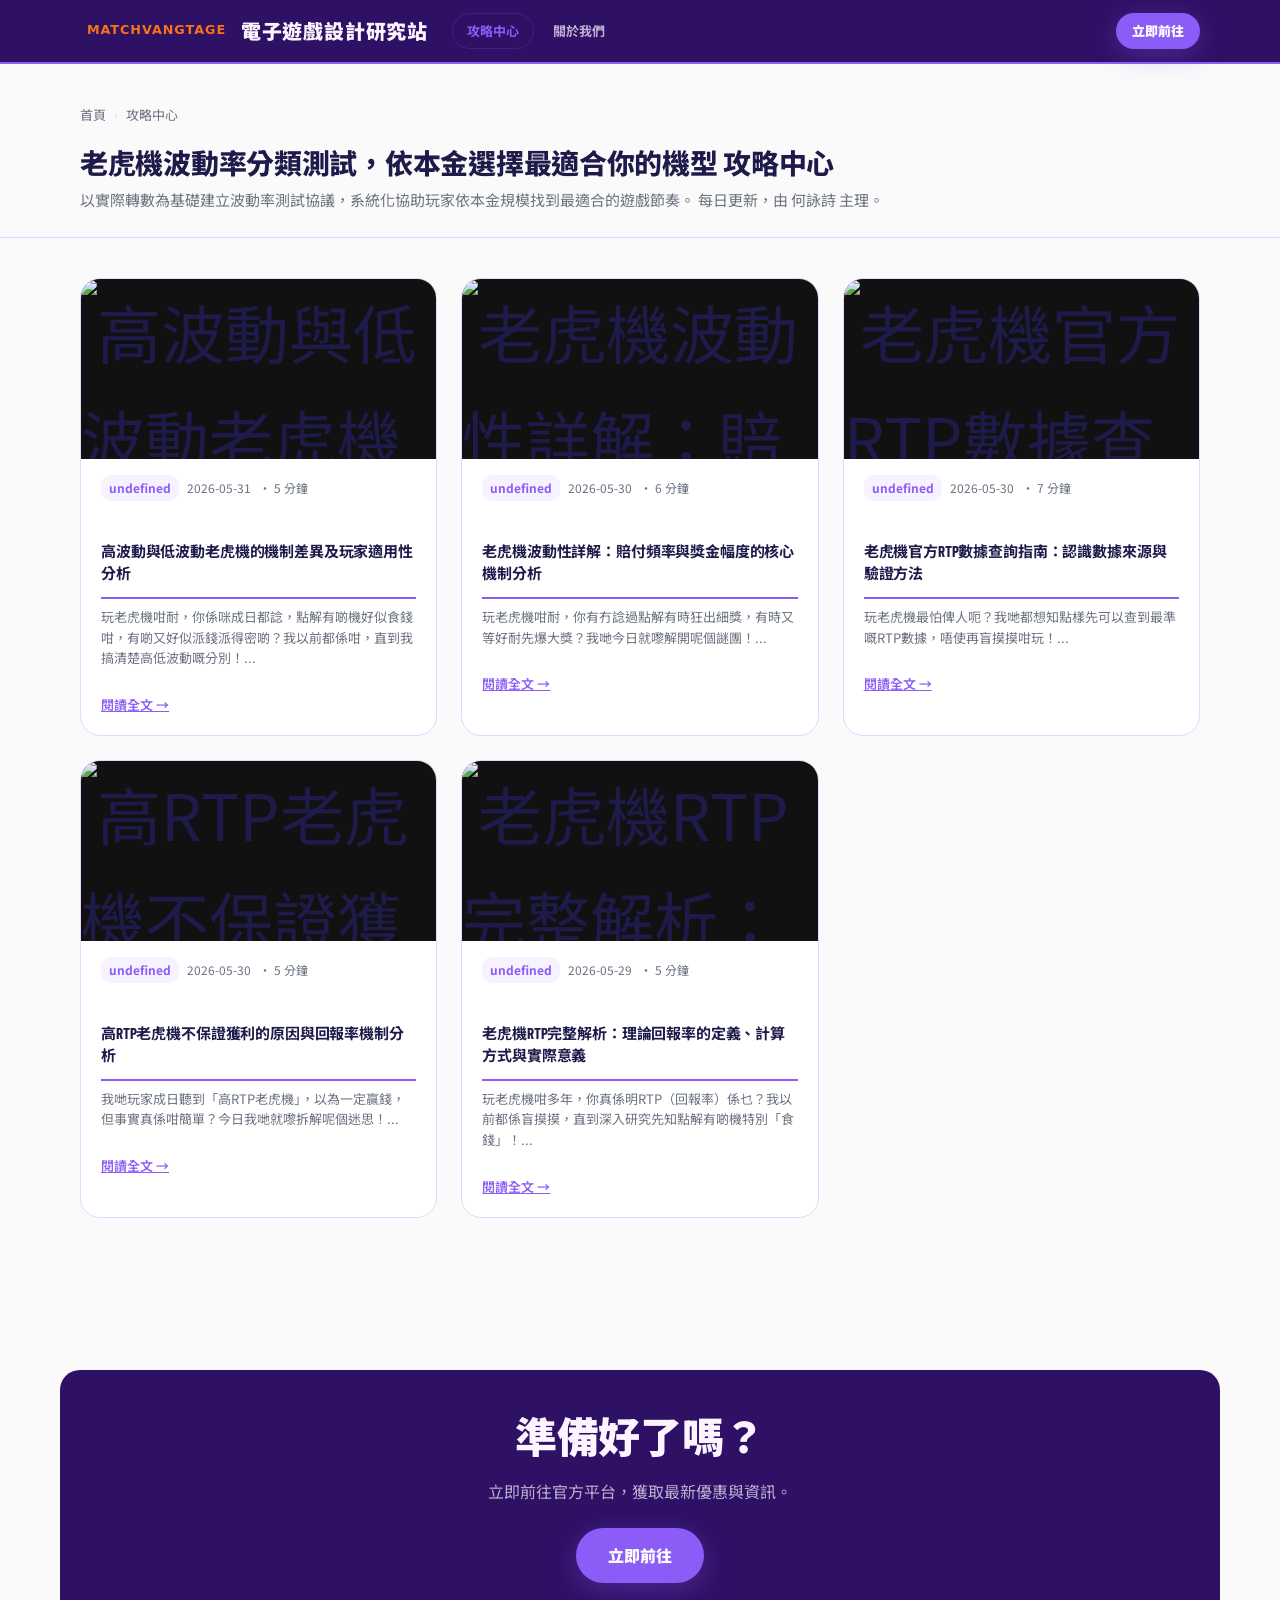
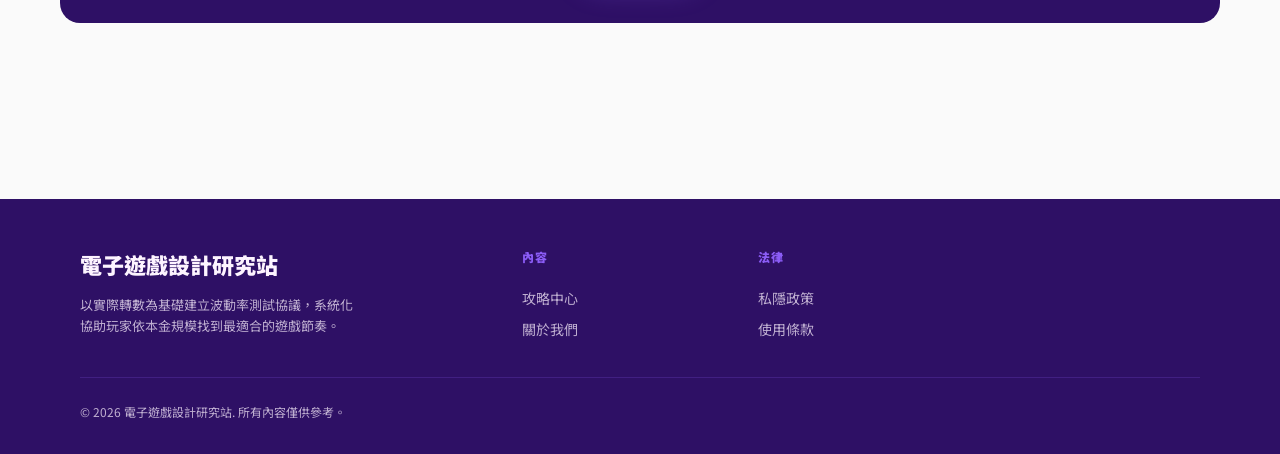
==== commit 88392872: "feat(blog): add card for high-low-volatility-slots-analysis" ====
--- a/blog.html
+++ b/blog.html
@@ -108,6 +108,19 @@
       <div class="articles-grid">
 <!-- AI_INJECT_START -->
 <article class="article-card" data-cat="undefined">
+  <div class="article-thumb" style="background:#111;overflow:hidden"><img src="https://pixabay.com/get/g95b5c6aa818b491c198925b13168c62796443c4e735a419dc04344175667912502b86a533c15db81beb1741eeb1727a6fb7c8b590213b5dfda6133110b4930b3_640.jpg" alt="高波動與低波動老虎機的機制差異及玩家適用性分析" loading="lazy" style="width:100%;height:100%;object-fit:cover;border-radius:0"></div>
+  <div class="article-body">
+    <div class="article-meta">
+      <span class="article-cat">undefined</span>
+      <span class="article-date">2026-05-31</span>
+      <span class="article-read">&middot; 5 分鐘</span>
+    </div>
+    <h2>高波動與低波動老虎機的機制差異及玩家適用性分析</h2>
+    <p class="article-excerpt">玩老虎機咁耐，你係咪成日都諗，點解有啲機好似食錢咁，有啲又好似派錢派得密啲？我以前都係咁，直到我搞清楚高低波動嘅分別！...</p>
+    <a href="blog/high-low-volatility-slots-analysis.html" class="article-link">閱讀全文 →</a>
+  </div>
+</article>
+<article class="article-card" data-cat="undefined">
   <div class="article-thumb" style="background:#111;overflow:hidden"><img src="https://pixabay.com/get/g4a835df64515bbb3758a4cbfa967ed530b9d787045e3cab0871ce3af4efa4a5dad7cd0e0f4f440cbd13efd580f04eb25dc434c3e95895cb180e950ac03d8d6ec_640.jpg" alt="老虎機波動性詳解：賠付頻率與獎金幅度的核心機制分析" loading="lazy" style="width:100%;height:100%;object-fit:cover;border-radius:0"></div>
   <div class="article-body">
     <div class="article-meta">
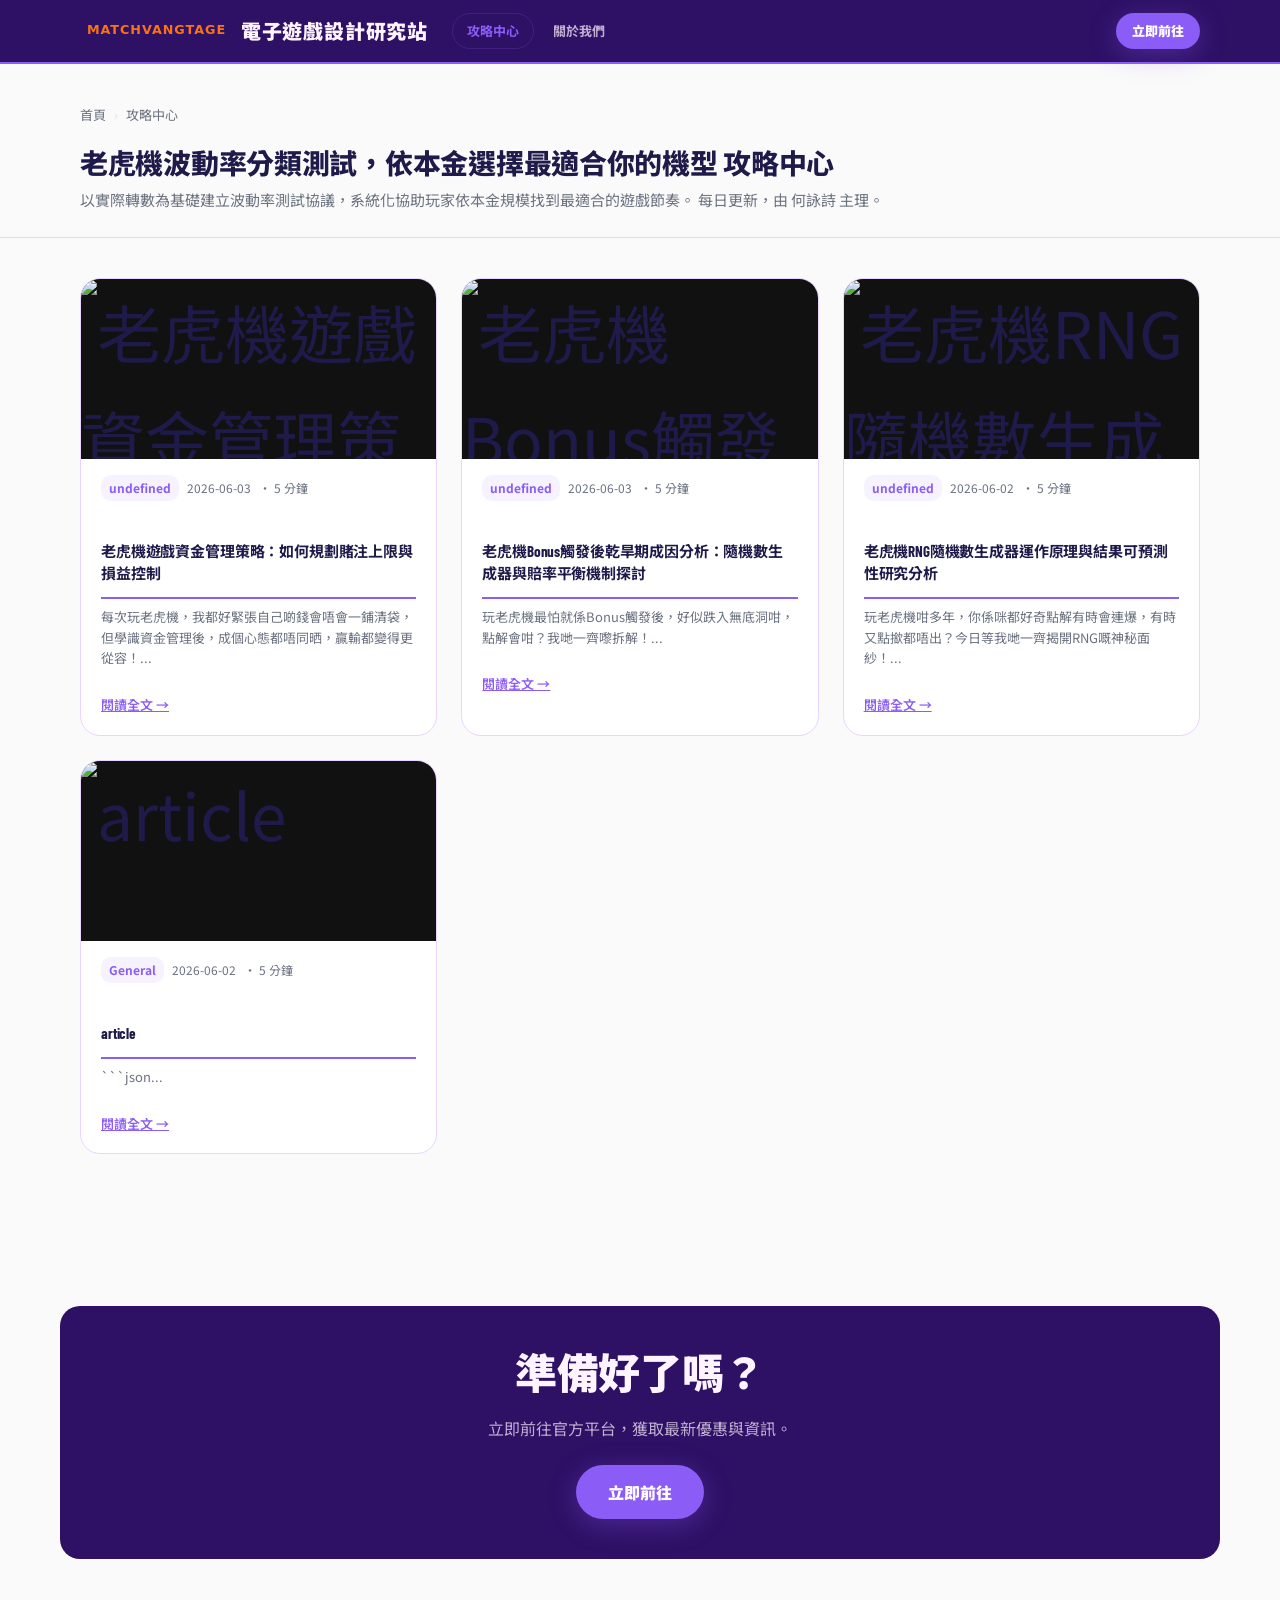
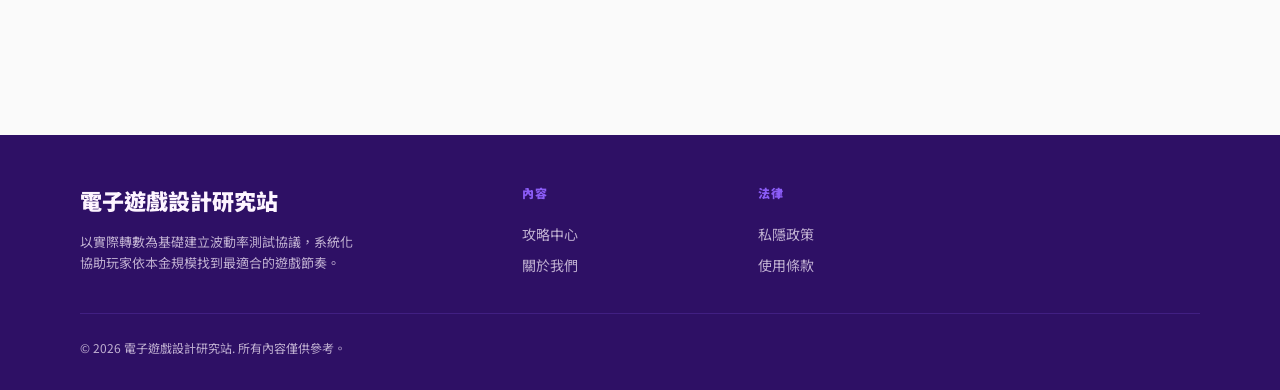
==== commit 662cb242: "init vps state 2026-06-03" ====
--- a/blog.html
+++ b/blog.html
@@ -1,214 +1,201 @@
-<!DOCTYPE html>
-<html lang="zh-Hant-HK">
-<head>
-  <meta charset="UTF-8">
-  <link rel="icon" type="image/x-icon" href="/favicon.ico">
-  <link rel="icon" type="image/png" sizes="32x32" href="/favicon-32.png">
-  <link rel="icon" type="image/png" sizes="64x64" href="/favicon-64.png">
-  <link rel="icon" type="image/png" sizes="192x192" href="/favicon-192.png">
-  <link rel="apple-touch-icon" sizes="180x180" href="/apple-touch-icon.png">
-  <meta name="viewport" content="width=device-width, initial-scale=1.0">
-
-  <!-- Google tag (gtag.js) -->
-  <script async src="https://www.googletagmanager.com/gtag/js?id=%%GA4_ID%%"></script>
-  <script>window.dataLayer=window.dataLayer||[];function gtag(){dataLayer.push(arguments);}gtag('js',new Date());gtag('config','%%GA4_ID%%');</script>
-
-  <title>攻略中心 | 電子遊戲設計研究站</title>
-  <meta name="description" content="以實際轉數為基礎建立波動率測試協議，系統化協助玩家依本金規模找到最適合的遊戲節奏。">
-  <link rel="canonical" href="https://spin-vaults.com/blog.html">
-  <meta property="og:type" content="website">
-  <meta property="og:title" content="攻略中心 | 電子遊戲設計研究站">
-  <meta property="og:description" content="以實際轉數為基礎建立波動率測試協議，系統化協助玩家依本金規模找到最適合的遊戲節奏。">
-  <meta property="og:url" content="https://spin-vaults.com/blog.html">
-  <meta property="og:locale" content="zh_HK">
-  <meta property="og:site_name" content="電子遊戲設計研究站">
-  <meta name="twitter:card" content="summary_large_image">
-
-  <script type="application/ld+json">
-  {
-    "@context": "https://schema.org",
-    "@graph": [
-      {
-        "@type": "CollectionPage",
-        "@id": "https://spin-vaults.com/blog.html",
-        "url": "https://spin-vaults.com/blog.html",
-        "name": "攻略中心 | 電子遊戲設計研究站",
-        "description": "以實際轉數為基礎建立波動率測試協議，系統化協助玩家依本金規模找到最適合的遊戲節奏。",
-        "isPartOf": { "@id": "https://spin-vaults.com/#website" }
-      },
-      {
-        "@type": "ItemList",
-        "@id": "https://spin-vaults.com/blog.html#itemlist",
-        "name": "電子遊戲設計研究站 攻略文章",
-        "numberOfItems": 0,
-        "itemListElement": []
-      }
-    ]
-  }
-  </script>
-
-  <link rel="stylesheet" href="style-color.css">
-  <link rel="stylesheet" href="style-base.css">
-  <link rel="stylesheet" href="style-layout.css">
-  <style>
-    .articles-section{padding:var(--space-10,40px) 0}
-    .articles-grid{display:grid;grid-template-columns:1fr;gap:var(--space-6,24px)}
-    @media(min-width:768px){.articles-grid{grid-template-columns:repeat(2,1fr)}}
-    @media(min-width:1024px){.articles-grid{grid-template-columns:repeat(3,1fr)}}
-    .article-card{background:var(--clr-bg-card,#fff);border:1px solid var(--clr-border,rgba(0,0,0,.08));border-radius:var(--radius-lg,12px);overflow:hidden;transition:box-shadow .2s}
-    .article-card:hover{box-shadow:0 4px 24px rgba(0,0,0,.1)}
-    .article-thumb{height:180px;display:flex;align-items:center;justify-content:center;font-size:64px;overflow:hidden}
-    .article-thumb img{width:100%;height:100%;object-fit:cover}
-    .article-body{padding:var(--space-4,16px) var(--space-5,20px)}
-    .article-meta{display:flex;align-items:center;gap:var(--space-2,8px);margin-bottom:var(--space-2,8px);font-size:12px}
-    .article-cat{background:var(--clr-accent-faint,rgba(240,180,41,.1));color:var(--clr-accent,#f0b429);font-weight:700;padding:2px 8px;border-radius:10px}
-    .article-date{color:var(--clr-text-muted,#888)}
-    .article-read{color:var(--clr-text-muted,#888)}
-    .article-card h2{font-size:15px;font-weight:700;line-height:1.45;margin-bottom:var(--space-2,8px);color:var(--clr-text,#1a1d24)}
-    .article-excerpt{font-size:13px;color:var(--clr-text-muted,#666);line-height:1.6;margin-bottom:var(--space-3,12px);display:-webkit-box;-webkit-line-clamp:3;-webkit-box-orient:vertical;overflow:hidden}
-    .article-link{font-size:13px;font-weight:600;color:var(--clr-accent,#f0b429);text-decoration:none}
-    .article-link:hover{text-decoration:underline}
-    .page-hero{padding:var(--space-10,40px) 0 var(--space-6,24px);border-bottom:1px solid var(--clr-border,rgba(0,0,0,.08))}
-    .page-hero h1{font-size:28px;font-weight:800;margin-bottom:var(--space-2,8px)}
-    .page-hero p{color:var(--clr-text-muted,#666);font-size:15px}
-  </style>
-</head>
-<body>
-
-
-<header class="site-header">
-  <div class="header-inner">
-    <a href="https://spin-vaults.com/" class="header-logo">
-      <img src="/LOGO.svg" alt="電子遊戲設計研究站 logo" onerror="this.style.display='none'">
-      電子遊戲設計研究站
-    </a>
-    <nav class="header-nav" aria-label="主導覽">
-      <a href="https://spin-vaults.com/blog.html" class="nav-link active">攻略中心</a>
-      <a href="https://spin-vaults.com/about.html" class="nav-link">關於我們</a>
-    </nav>
-    <a href="https://businessdirectory-uk.com/" class="btn btn-primary btn-sm" target="_blank" rel="noopener">立即前往</a>
-  </div>
-</header>
-
-<main>
-  <section class="page-hero">
-    <div class="container">
-      <nav class="breadcrumb">
-        <a href="https://spin-vaults.com/">首頁</a>
-        <span class="breadcrumb-sep">›</span>
-        <span>攻略中心</span>
-      </nav>
-      <h1>老虎機波動率分類測試，依本金選擇最適合你的機型 攻略中心</h1>
-      <p>以實際轉數為基礎建立波動率測試協議，系統化協助玩家依本金規模找到最適合的遊戲節奏。 每日更新，由 何詠詩 主理。</p>
-    </div>
-  </section>
-
-  <section class="articles-section">
-    <div class="container">
-      <div class="articles-grid">
+﻿<!DOCTYPE html>
+<html lang="zh-Hant-HK">
+<head>
+  <meta charset="UTF-8">
+  <link rel="icon" type="image/x-icon" href="/favicon.ico">
+  <link rel="icon" type="image/png" sizes="32x32" href="/favicon-32.png">
+  <link rel="icon" type="image/png" sizes="64x64" href="/favicon-64.png">
+  <link rel="icon" type="image/png" sizes="192x192" href="/favicon-192.png">
+  <link rel="apple-touch-icon" sizes="180x180" href="/apple-touch-icon.png">
+  <meta name="viewport" content="width=device-width, initial-scale=1.0">
+
+  <!-- Google tag (gtag.js) -->
+  <script async src="https://www.googletagmanager.com/gtag/js?id=G-CQMFPK9CXC"></script>
+  <script>window.dataLayer=window.dataLayer||[];function gtag(){dataLayer.push(arguments);}gtag('js',new Date());gtag('config','G-CQMFPK9CXC');</script>
+
+  <title>攻略中心 | 電子遊戲設計研究站</title>
+  <meta name="description" content="以實際轉數為基礎建立波動率測試協議，系統化協助玩家依本金規模找到最適合的遊戲節奏。BDUK 推薦站。">
+  <link rel="canonical" href="https://spin-vaults.com/blog.html">
+  <meta property="og:type" content="website">
+  <meta property="og:title" content="攻略中心 | 電子遊戲設計研究站">
+  <meta property="og:description" content="以實際轉數為基礎建立波動率測試協議，系統化協助玩家依本金規模找到最適合的遊戲節奏。">
+  <meta property="og:url" content="https://spin-vaults.com/blog.html">
+  <meta property="og:locale" content="zh_HK">
+  <meta property="og:site_name" content="電子遊戲設計研究站">
+  <meta name="twitter:card" content="summary_large_image">
+
+  <script type="application/ld+json">
+  {
+    "@context": "https://schema.org",
+    "@graph": [
+      {
+        "@type": "CollectionPage",
+        "@id": "https://spin-vaults.com/blog.html",
+        "url": "https://spin-vaults.com/blog.html",
+        "name": "攻略中心 | 電子遊戲設計研究站",
+        "description": "以實際轉數為基礎建立波動率測試協議，系統化協助玩家依本金規模找到最適合的遊戲節奏。",
+        "isPartOf": { "@id": "https://spin-vaults.com/#website" }
+      },
+      {
+        "@type": "ItemList",
+        "@id": "https://spin-vaults.com/blog.html#itemlist",
+        "name": "電子遊戲設計研究站 攻略文章",
+        "numberOfItems": 0,
+        "itemListElement": []
+      }
+    ]
+  }
+  </script>
+
+  <link rel="stylesheet" href="style-color.css">
+  <link rel="stylesheet" href="style-base.css">
+  <link rel="stylesheet" href="style-layout.css">
+  <style>
+    .articles-section{padding:var(--space-10,40px) 0}
+    .articles-grid{display:grid;grid-template-columns:1fr;gap:var(--space-6,24px)}
+    @media(min-width:768px){.articles-grid{grid-template-columns:repeat(2,1fr)}}
+    @media(min-width:1024px){.articles-grid{grid-template-columns:repeat(3,1fr)}}
+    .article-card{background:var(--clr-bg-card,#fff);border:1px solid var(--clr-border,rgba(0,0,0,.08));border-radius:var(--radius-lg,12px);overflow:hidden;transition:box-shadow .2s}
+    .article-card:hover{box-shadow:0 4px 24px rgba(0,0,0,.1)}
+    .article-thumb{height:180px;display:flex;align-items:center;justify-content:center;font-size:64px;overflow:hidden}
+    .article-thumb img{width:100%;height:100%;object-fit:cover}
+    .article-body{padding:var(--space-4,16px) var(--space-5,20px)}
+    .article-meta{display:flex;align-items:center;gap:var(--space-2,8px);margin-bottom:var(--space-2,8px);font-size:12px}
+    .article-cat{background:var(--clr-accent-faint,rgba(240,180,41,.1));color:var(--clr-accent,#f0b429);font-weight:700;padding:2px 8px;border-radius:10px}
+    .article-date{color:var(--clr-text-muted,#888)}
+    .article-read{color:var(--clr-text-muted,#888)}
+    .article-card h2{font-size:15px;font-weight:700;line-height:1.45;margin-bottom:var(--space-2,8px);color:var(--clr-text,#1a1d24)}
+    .article-excerpt{font-size:13px;color:var(--clr-text-muted,#666);line-height:1.6;margin-bottom:var(--space-3,12px);display:-webkit-box;-webkit-line-clamp:3;-webkit-box-orient:vertical;overflow:hidden}
+    .article-link{font-size:13px;font-weight:600;color:var(--clr-accent,#f0b429);text-decoration:none}
+    .article-link:hover{text-decoration:underline}
+    .page-hero{padding:var(--space-10,40px) 0 var(--space-6,24px);border-bottom:1px solid var(--clr-border,rgba(0,0,0,.08))}
+    .page-hero h1{font-size:28px;font-weight:800;margin-bottom:var(--space-2,8px)}
+    .page-hero p{color:var(--clr-text-muted,#666);font-size:15px}
+  </style>
+</head>
+<body>
+
+
+<header class="site-header">
+  <div class="header-inner">
+    <a href="https://spin-vaults.com/" class="header-logo">
+      <img src="/LOGO.svg" alt="電子遊戲設計研究站 logo" onerror="this.style.display='none'">
+      電子遊戲設計研究站
+    </a>
+    <nav class="header-nav" aria-label="主導覽">
+      <a href="https://spin-vaults.com/blog.html" class="nav-link active">攻略中心</a>
+      <a href="https://spin-vaults.com/about.html" class="nav-link">關於我們</a>
+    </nav>
+    <a href="https://businessdirectory-uk.com/" class="btn btn-primary btn-sm" target="_blank" rel="noopener">立即前往</a>
+  </div>
+</header>
+
+<main>
+  <section class="page-hero">
+    <div class="container">
+      <nav class="breadcrumb">
+        <a href="https://spin-vaults.com/">首頁</a>
+        <span class="breadcrumb-sep">›</span>
+        <span>攻略中心</span>
+      </nav>
+      <h1>老虎機波動率分類測試，依本金選擇最適合你的機型 攻略中心</h1>
+      <p>以實際轉數為基礎建立波動率測試協議，系統化協助玩家依本金規模找到最適合的遊戲節奏。 每日更新，由 何詠詩 主理。</p>
+    </div>
+  </section>
+
+  <section class="articles-section">
+    <div class="container">
+      <div class="articles-grid">
 <!-- AI_INJECT_START -->
 <article class="article-card" data-cat="undefined">
-  <div class="article-thumb" style="background:#111;overflow:hidden"><img src="https://pixabay.com/get/g95b5c6aa818b491c198925b13168c62796443c4e735a419dc04344175667912502b86a533c15db81beb1741eeb1727a6fb7c8b590213b5dfda6133110b4930b3_640.jpg" alt="高波動與低波動老虎機的機制差異及玩家適用性分析" loading="lazy" style="width:100%;height:100%;object-fit:cover;border-radius:0"></div>
+  <div class="article-thumb" style="background:#111;overflow:hidden"><img src="https://pixabay.com/get/gf1f835cf378a1f5457d2e372dcfc88e89e8aed6340e8960f6147b425ea5b1c6cdf30004dee26d9ddc33bafdd55756588d585fac92d4b9419df618c2a0f547564_640.jpg" alt="老虎機遊戲資金管理策略：如何規劃賭注上限與損益控制" loading="lazy" style="width:100%;height:100%;object-fit:cover;border-radius:0"></div>
   <div class="article-body">
     <div class="article-meta">
       <span class="article-cat">undefined</span>
-      <span class="article-date">2026-05-31</span>
-      <span class="article-read">&middot; 5 分鐘</span>
-    </div>
-    <h2>高波動與低波動老虎機的機制差異及玩家適用性分析</h2>
-    <p class="article-excerpt">玩老虎機咁耐，你係咪成日都諗，點解有啲機好似食錢咁，有啲又好似派錢派得密啲？我以前都係咁，直到我搞清楚高低波動嘅分別！...</p>
-    <a href="blog/high-low-volatility-slots-analysis.html" class="article-link">閱讀全文 →</a>
+      <span class="article-date">2026-06-03</span>
+      <span class="article-read">&middot; 5 分鐘</span>
+    </div>
+    <h2>老虎機遊戲資金管理策略：如何規劃賭注上限與損益控制</h2>
+    <p class="article-excerpt">每次玩老虎機，我都好緊張自己啲錢會唔會一鋪清袋，但學識資金管理後，成個心態都唔同晒，贏輸都變得更從容！...</p>
+    <a href="blog/slot-machine-bankroll-management.html" class="article-link">閱讀全文 →</a>
   </div>
 </article>
 <article class="article-card" data-cat="undefined">
-  <div class="article-thumb" style="background:#111;overflow:hidden"><img src="https://pixabay.com/get/g4a835df64515bbb3758a4cbfa967ed530b9d787045e3cab0871ce3af4efa4a5dad7cd0e0f4f440cbd13efd580f04eb25dc434c3e95895cb180e950ac03d8d6ec_640.jpg" alt="老虎機波動性詳解：賠付頻率與獎金幅度的核心機制分析" loading="lazy" style="width:100%;height:100%;object-fit:cover;border-radius:0"></div>
+  <div class="article-thumb" style="background:#111;overflow:hidden"><img src="https://pixabay.com/get/gdb27f584d4d0070b4a70f1680b3d7f714907b680938383adf3ee1f3f9aa55541caa155ff9b2a5d8b61f4a52215141a6ac8498b5ba0abf42615b3563985cfe907_640.jpg" alt="老虎機Bonus觸發後乾旱期成因分析：隨機數生成器與賠率平衡機制探討" loading="lazy" style="width:100%;height:100%;object-fit:cover;border-radius:0"></div>
   <div class="article-body">
     <div class="article-meta">
       <span class="article-cat">undefined</span>
-      <span class="article-date">2026-05-30</span>
-      <span class="article-read">&middot; 6 分鐘</span>
-    </div>
-    <h2>老虎機波動性詳解：賠付頻率與獎金幅度的核心機制分析</h2>
-    <p class="article-excerpt">玩老虎機咁耐，你有冇諗過點解有時狂出細獎，有時又等好耐先爆大獎？我哋今日就嚟解開呢個謎團！...</p>
-    <a href="blog/slot-volatility-mechanics-analysis.html" class="article-link">閱讀全文 →</a>
+      <span class="article-date">2026-06-03</span>
+      <span class="article-read">&middot; 5 分鐘</span>
+    </div>
+    <h2>老虎機Bonus觸發後乾旱期成因分析：隨機數生成器與賠率平衡機制探討</h2>
+    <p class="article-excerpt">玩老虎機最怕就係Bonus觸發後，好似跌入無底洞咁，點解會咁？我哋一齊嚟拆解！...</p>
+    <a href="blog/slot-bonus-drought-analysis.html" class="article-link">閱讀全文 →</a>
   </div>
 </article>
 <article class="article-card" data-cat="undefined">
-  <div class="article-thumb" style="background:#111;overflow:hidden"><img src="https://pixabay.com/get/g03049ac7a4c274c3b79ff2d1f412a442b40f0bc8b5bdfc57dd0f4a8ddfc2ef06855f2869524dc880ce4d390dc513abb9_640.jpg" alt="老虎機官方RTP數據查詢指南：認識數據來源與驗證方法" loading="lazy" style="width:100%;height:100%;object-fit:cover;border-radius:0"></div>
+  <div class="article-thumb" style="background:#111;overflow:hidden"><img src="https://pixabay.com/get/g425ea7ceeca42bc2cc77fc6721977f751808fc0ccc720fb1d43d459832c89162ef4a2a40e7a2ad97034e48e90d3882e12cacc30d83f96744079592be18f0307b_640.jpg" alt="老虎機RNG隨機數生成器運作原理與結果可預測性研究分析" loading="lazy" style="width:100%;height:100%;object-fit:cover;border-radius:0"></div>
   <div class="article-body">
     <div class="article-meta">
       <span class="article-cat">undefined</span>
-      <span class="article-date">2026-05-30</span>
-      <span class="article-read">&middot; 7 分鐘</span>
-    </div>
-    <h2>老虎機官方RTP數據查詢指南：認識數據來源與驗證方法</h2>
-    <p class="article-excerpt">玩老虎機最怕俾人呃？我哋都想知點樣先可以查到最準嘅RTP數據，唔使再盲摸摸咁玩！...</p>
-    <a href="blog/slot-rtp-data-verification-guide.html" class="article-link">閱讀全文 →</a>
+      <span class="article-date">2026-06-02</span>
+      <span class="article-read">&middot; 5 分鐘</span>
+    </div>
+    <h2>老虎機RNG隨機數生成器運作原理與結果可預測性研究分析</h2>
+    <p class="article-excerpt">玩老虎機咁多年，你係咪都好奇點解有時會連爆，有時又點撳都唔出？今日等我哋一齊揭開RNG嘅神秘面紗！...</p>
+    <a href="blog/slot-rng-predictability-analysis.html" class="article-link">閱讀全文 →</a>
   </div>
 </article>
-<article class="article-card" data-cat="undefined">
-  <div class="article-thumb" style="background:#111;overflow:hidden"><img src="https://pixabay.com/get/gbdee048992cdfbdf4d7c07bbd036f0468f5c69c57801a21341a8f65c004eeda198cc5048158eed3c21bc4fc337b7d2a5_640.jpg" alt="高RTP老虎機不保證獲利的原因與回報率機制分析" loading="lazy" style="width:100%;height:100%;object-fit:cover;border-radius:0"></div>
-  <div class="article-body">
-    <div class="article-meta">
-      <span class="article-cat">undefined</span>
-      <span class="article-date">2026-05-30</span>
-      <span class="article-read">&middot; 5 分鐘</span>
-    </div>
-    <h2>高RTP老虎機不保證獲利的原因與回報率機制分析</h2>
-    <p class="article-excerpt">我哋玩家成日聽到「高RTP老虎機」，以為一定贏錢，但事實真係咁簡單？今日我哋就嚟拆解呢個迷思！...</p>
-    <a href="blog/high-rtp-slots-profit-analysis.html" class="article-link">閱讀全文 →</a>
-  </div>
-</article>
-<article class="article-card" data-cat="undefined">
-  <div class="article-thumb" style="background:#111;overflow:hidden"><img src="https://pixabay.com/get/g457b5f59c9e3ffe0adccdd3a6c294bc88253826d87afbff8da1dabf9024ed044ac3ffbe809299ffec309dee153ade2feeff13cb3c5b686f3f316b9347e880d0f_640.jpg" alt="老虎機RTP完整解析：理論回報率的定義、計算方式與實際意義" loading="lazy" style="width:100%;height:100%;object-fit:cover;border-radius:0"></div>
-  <div class="article-body">
-    <div class="article-meta">
-      <span class="article-cat">undefined</span>
-      <span class="article-date">2026-05-29</span>
-      <span class="article-read">&middot; 5 分鐘</span>
-    </div>
-    <h2>老虎機RTP完整解析：理論回報率的定義、計算方式與實際意義</h2>
-    <p class="article-excerpt">玩老虎機咁多年，你真係明RTP（回報率）係乜？我以前都係盲摸摸，直到深入研究先知點解有啲機特別「食錢」！...</p>
-    <a href="blog/slot-rtp-complete-guide.html" class="article-link">閱讀全文 →</a>
-  </div>
-</article>
-<!-- AI_INJECT_END -->
-      </div>
-    </div>
-  </section>
-
-  <section class="section container">
-    <div class="cta-banner">
-      <h2>準備好了嗎？</h2>
-      <p>立即前往官方平台，獲取最新優惠與資訊。</p>
-      <a href="https://businessdirectory-uk.com/" class="btn btn-primary btn-lg" target="_blank" rel="noopener">立即前往</a>
-    </div>
-  </section>
-</main>
-
-<footer class="site-footer">
-  <div class="footer-inner">
-    <div class="footer-grid">
-      <div class="footer-brand">
-        <div class="footer-logo">電子遊戲設計研究站</div>
-        <p class="footer-tagline">以實際轉數為基礎建立波動率測試協議，系統化協助玩家依本金規模找到最適合的遊戲節奏。</p>
-      </div>
-      <div>
-        <div class="footer-col-title">內容</div>
-        <a href="https://spin-vaults.com/blog.html" class="footer-link">攻略中心</a>
-        <a href="https://spin-vaults.com/about.html" class="footer-link">關於我們</a>
-      </div>
-      <div>
-        <div class="footer-col-title">法律</div>
-        <a href="https://spin-vaults.com/privacy.html" class="footer-link">私隱政策</a>
-        <a href="https://spin-vaults.com/terms.html" class="footer-link">使用條款</a>
-      </div>
-    </div>
-    <div class="footer-bottom">
-      <span>© <span id="footer-year">2026</span> 電子遊戲設計研究站. 所有內容僅供參考。</span>
-    </div>
-  </div>
-</footer>
-<script>document.getElementById('footer-year').textContent = new Date().getFullYear();</script>
-</body>
-</html>
+<article class="article-card" data-cat="General">
+  <div class="article-thumb" style="background:#111;overflow:hidden"><img src="https://pixabay.com/get/gd57ade281490fb0e953e8aabf477b5a6828a88e79260d62e495f7c4fe84cf4d20fd1eb1d1e80f9921d8a7e23b8005414_640.jpg" alt="article" loading="lazy" style="width:100%;height:100%;object-fit:cover;border-radius:0"></div>
+  <div class="article-body">
+    <div class="article-meta">
+      <span class="article-cat">General</span>
+      <span class="article-date">2026-06-02</span>
+      <span class="article-read">&middot; 5 分鐘</span>
+    </div>
+    <h2>article</h2>
+    <p class="article-excerpt">```json...</p>
+    <a href="blog/article.html" class="article-link">閱讀全文 →</a>
+  </div>
+</article>
+<!-- AI_INJECT_END -->
+      </div>
+    </div>
+  </section>
+
+  <section class="section container">
+    <div class="cta-banner">
+      <h2>準備好了嗎？</h2>
+      <p>立即前往官方平台，獲取最新優惠與資訊。</p>
+      <a href="https://businessdirectory-uk.com/" class="btn btn-primary btn-lg" target="_blank" rel="noopener">立即前往</a>
+    </div>
+  </section>
+</main>
+
+<footer class="site-footer">
+  <div class="footer-inner">
+    <div class="footer-grid">
+      <div class="footer-brand">
+        <div class="footer-logo">電子遊戲設計研究站</div>
+        <p class="footer-tagline">以實際轉數為基礎建立波動率測試協議，系統化協助玩家依本金規模找到最適合的遊戲節奏。</p>
+      </div>
+      <div>
+        <div class="footer-col-title">內容</div>
+        <a href="https://spin-vaults.com/blog.html" class="footer-link">攻略中心</a>
+        <a href="https://spin-vaults.com/about.html" class="footer-link">關於我們</a>
+      </div>
+      <div>
+        <div class="footer-col-title">法律</div>
+        <a href="https://spin-vaults.com/privacy.html" class="footer-link">私隱政策</a>
+        <a href="https://spin-vaults.com/terms.html" class="footer-link">使用條款</a>
+      </div>
+    </div>
+    <div class="footer-bottom">
+      <span>© <span id="footer-year">2026</span> 電子遊戲設計研究站. 所有內容僅供參考。</span>
+    </div>
+  </div>
+</footer>
+<script>document.getElementById('footer-year').textContent = new Date().getFullYear();</script>
+</body>
+</html>
